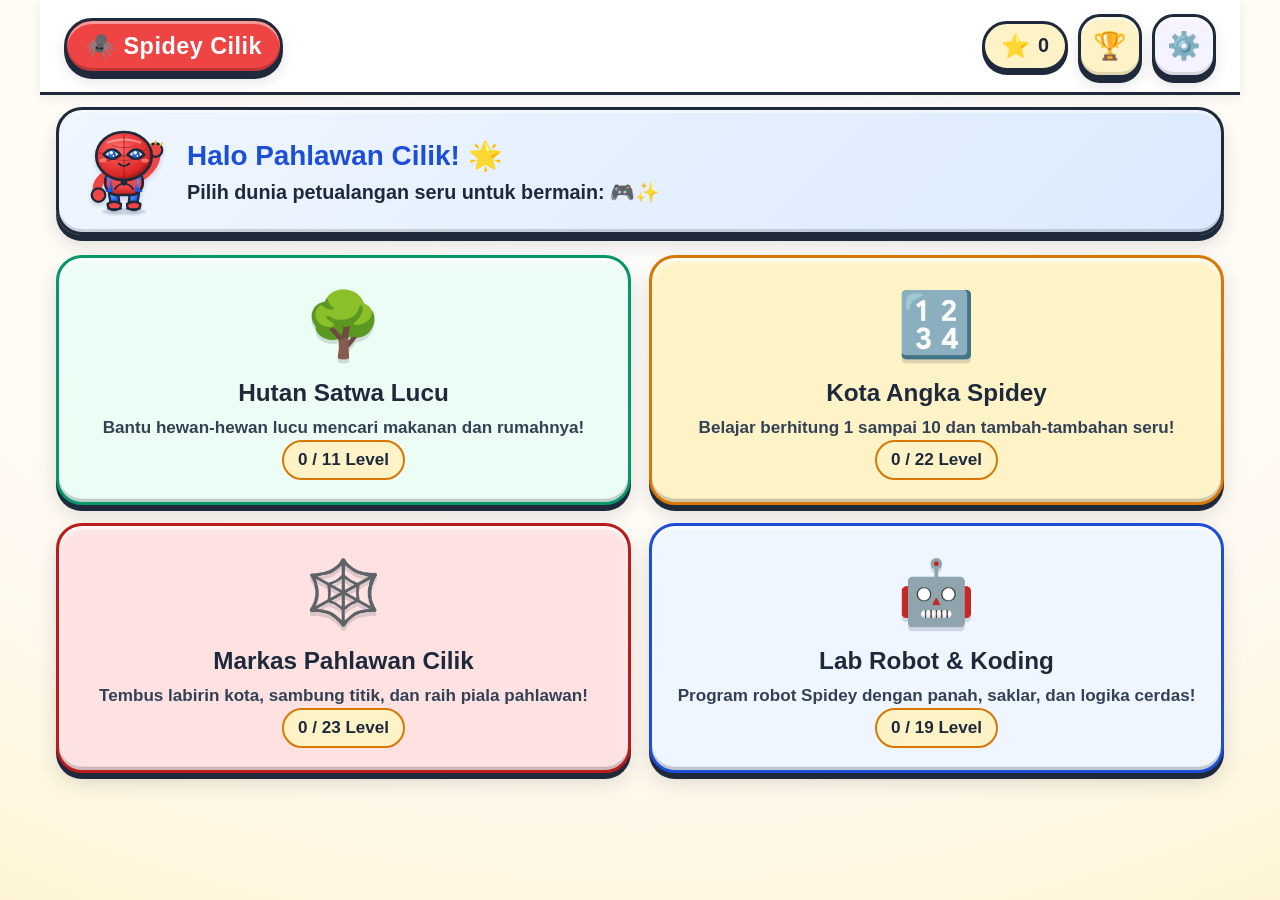
==== portable-windows/PetualanganSpideyCilik-Windows/www/index.html @ f9b8f3f7 "feat: Add portable packaging for Windows (.exe), Android (APK/PWA), and iOS" ====
<!DOCTYPE html>
<html lang="id">
<head>
  <meta charset="UTF-8">
  <meta name="viewport" content="width=device-width, initial-scale=1.0, maximum-scale=1.0, user-scalable=no, viewport-fit=cover">
  <title>Petualangan Spidey Cilik - Game Edukasi Balita</title>
  <meta name="description" content="Web Game Edukasi Balita 3-4 Tahun Offline Ramah Anak">
  <meta name="theme-color" content="#EF4444">
  <link rel="manifest" href="manifest.webmanifest">
  <link rel="icon" type="image/svg+xml" href="icons/favicon.svg">
  <link rel="apple-touch-icon" href="icons/icon-192.svg">
  <meta name="apple-mobile-web-app-capable" content="yes">
  <meta name="apple-mobile-web-app-status-bar-style" content="black-translucent">
  <link rel="stylesheet" href="style.css">
  <link rel="modulepreload" href="audio.js">
  <link rel="modulepreload" href="mascot.js">
  <link rel="modulepreload" href="levels.js">
  <link rel="modulepreload" href="engines.js">
</head>
<body>
  <div id="app" class="app-root">
    
    <!-- 1. HEADER UTAMA -->
    <header class="app-header">
      <div class="header-left">
        <button id="btnHeaderBack" class="header-btn back-btn" aria-label="Kembali" style="display:none;">
          <span class="btn-icon">⬅️</span>
        </button>
        <div id="headerTitle" class="header-badge">
          <span class="badge-icon">🕷️</span>
          <span class="badge-text">Spidey Cilik</span>
        </div>
      </div>
      
      <div class="header-right">
        <!-- Indikator Total Bintang -->
        <div id="starCounter" class="star-pill" title="Total Bintang Kamu">
          <span class="star-icon">⭐</span>
          <span id="totalStarsCount" class="star-count">0</span>
        </div>
        <!-- Tombol Buka Sertifikat -->
        <button id="btnOpenCert" class="header-btn cert-btn" aria-label="Sertifikat Juara" title="Lihat Sertifikat Juara">
          <span class="btn-icon">🏆</span>
        </button>
        <!-- Tombol Mode Orang Tua (Tahan 2 Detik) -->
        <button id="btnOpenParent" class="header-btn parent-btn" aria-label="Mode Orang Tua" title="Tahan 2 Detik untuk Mode Orang Tua">
          <span class="btn-icon">⚙️</span>
          <span class="hold-progress" id="parentHoldProgress"></span>
        </button>
      </div>
    </header>

    <!-- 2. BAR INSTRUKSI & MASKOT REAKTIF (Selalu Muncul saat Bermain) -->
    <section id="instructionBar" class="instruction-bar" style="display:none;">
      <button id="btnSpeakPrompt" class="jumbo-speaker-btn" aria-label="Dengarkan Suara Instruksi">
        <span class="speaker-icon">🔊</span>
        <span class="speaker-wave"></span>
      </button>
      <div id="promptText" class="prompt-text">
        Sentuh layar untuk mulai bermain bersama Spidey!
      </div>
      <div id="mascotBubble" class="mascot-avatar">
        <!-- SVG Mascot Hero / Robot di-inject secara dinamis -->
      </div>
    </section>

    <!-- 3. CONTAINER UTAMA (3 TAMPILAN: WORLDS, LEVELS, GAME) -->
    <main id="mainContainer" class="main-content">
      
      <!-- Tampilan 1: Pemilihan 4 Dunia -->
      <section id="viewWorlds" class="view-panel active">
        <div class="welcome-banner">
          <div class="banner-mascot" id="welcomeMascot"></div>
          <div class="banner-text">
            <h2>Halo Pahlawan Cilik! 🌟</h2>
            <p>Pilih dunia petualangan seru untuk bermain: 🎮✨</p>
          </div>
        </div>
        <div class="worlds-grid" id="worldsGrid">
          <!-- 4 Kartu Dunia Sticker: Hutan Satwa, Kota Angka, Markas Pahlawan, Lab Robot -->
        </div>
      </section>

      <!-- Tampilan 2: Pemilihan Level dalam Dunia Aktif -->
      <section id="viewLevels" class="view-panel" style="display:none;">
        <div class="levels-header">
          <h2 id="currentWorldTitle">Dunia</h2>
          <div class="levels-progress-pill" id="currentWorldProgress">0 / 0 Level</div>
        </div>
        <div class="levels-grid" id="levelsGrid">
          <!-- Grid sticker level 1..N dinamis -->
        </div>
      </section>

      <!-- Tampilan 3: Area Permainan Aktif (Engine Mount) -->
      <section id="viewGame" class="view-panel" style="display:none;">
        <div class="game-topbar">
          <span id="gameLevelBadge" class="level-badge">Level 1</span>
          <span id="gameLevelTitle" class="level-title">Judul Permainan</span>
        </div>
        <!-- Di sinilah Engines[renderMethod](gameMount, level, onComplete) dipasang -->
        <div id="gameMount" class="game-mount"></div>
      </section>

    </main>

    <!-- 4. MODAL PERAYAAN KEMENANGAN (VICTORY MODAL DENGAN KONFETI) -->
    <div id="modalVictory" class="modal-overlay" style="display:none;">
      <canvas id="confettiCanvas" class="confetti-canvas"></canvas>
      <div class="modal-card victory-card">
        <div class="victory-mascot" id="victoryMascot"></div>
        <div class="victory-stars" id="victoryStarsAnim">
          <span class="big-star">⭐</span>
        </div>
        <h2 class="victory-title">Hore! Hebat Sekali! ✨</h2>
        <p class="victory-subtitle">Kamu berhasil menyelesaikan misi ini!</p>
        <div class="victory-actions">
          <button id="btnNextLevel" class="jumbo-action-btn primary-action">
            <span>Lanjut Main! ➡️</span>
          </button>
          <div class="secondary-actions">
            <button id="btnReplayLevel" class="sub-action-btn">🔄 Main Lagi</button>
            <button id="btnVictoryLevelSelect" class="sub-action-btn">🗺️ Pilih Level</button>
          </div>
        </div>
      </div>
    </div>

    <!-- 5. MODAL SERTIFIKAT JUARA ("MASTER KODER CILIK SPIDEY") -->
    <div id="modalCertificate" class="modal-overlay" style="display:none;">
      <div class="modal-card cert-card-wrapper">
        <div class="cert-card-actions no-print">
          <button id="btnPrintCert" class="primary-btn">🖨️ Cetak / Simpan PDF</button>
          <button id="btnCloseCert" class="small-btn">✖️ Tutup</button>
        </div>
        <!-- Sertifikat Resmi Siap Cetak -->
        <div id="printableCertificate" class="certificate-sheet">
          <div class="cert-border">
            <div class="cert-corner tl">🕸️</div>
            <div class="cert-corner tr">🕸️</div>
            <div class="cert-corner bl">🤖</div>
            <div class="cert-corner br">🕷️</div>
            
            <div class="cert-header">
              <div class="cert-logo-box" id="certMascotLeft"></div>
              <div class="cert-title-group">
                <span class="cert-badge-tag">PIAGAM PENGHARGAAN RESMI</span>
                <h1 class="cert-main-title">MASTER KODER CILIK SPIDEY</h1>
                <p class="cert-lead">Diberikan kepada pahlawan cilik hebat:</p>
              </div>
              <div class="cert-logo-box" id="certMascotRight"></div>
            </div>

            <div class="cert-recipient-box">
              <div id="certChildName" class="recipient-name">Pahlawan Cilik</div>
              <div class="recipient-underline"></div>
            </div>

            <div class="cert-body-text">
              Telah berhasil menyelesaikan rangkaian latihan pemecahan masalah,
              berhitung cerdas, labirin logika, dan algoritma koding robot balita!
            </div>

            <div class="cert-stats-row">
              <div class="cert-stat-badge">
                <span class="stat-emoji">⭐</span>
                <span id="certTotalStars">0</span> Bintang Emas
              </div>
              <div class="cert-stat-badge">
                <span class="stat-emoji">🏅</span>
                <span id="certCompletedLevels">0</span> Misi Selesai
              </div>
            </div>

            <div class="cert-footer">
              <div class="cert-sign-col">
                <div class="sign-date" id="certIssueDate">Tanggal: 30 Oktober 2026</div>
                <div class="sign-line">Markas Pahlawan Cilik</div>
              </div>
              <div class="cert-seal-col">
                <div class="gold-seal">
                  <span>CAP RESMI<br>JUARA</span>
                </div>
              </div>
              <div class="cert-sign-col">
                <div class="sign-name">Spidey Cilik & Spideybot</div>
                <div class="sign-title">Pelatih Koding Ramah Balita</div>
              </div>
            </div>
          </div>
        </div>
      </div>
    </div>

    <!-- 6. MODAL MODE ORANG TUA (PROTECTED PARENTAL GATE) -->
    <div id="modalParent" class="modal-overlay" style="display:none;">
      <div class="modal-card parent-modal-card">
        
        <!-- Sub-Panel 1: Parental Gate Challenge (Mencegah Akses Balita) -->
        <div id="parentGateSection" class="parent-gate-box">
          <div class="gate-icon">🛡️</div>
          <h3>Area Khusus Orang Tua / Pendidik</h3>
          <p class="gate-instruction">Untuk membuka, silakan jawab soal penjumlahan berikut:</p>
          <div class="math-question" id="parentMathQuestion">Berapa 4 + 3?</div>
          <div class="math-choices" id="parentMathChoices">
            <!-- Pilihan angka 1..10 -->
          </div>
          <button id="btnCancelParentGate" class="text-btn">Batal / Kembali ke Game</button>
        </div>

        <!-- Sub-Panel 2: Dashboard Pengaturan Orang Tua (Setelah Lolos Gate) -->
        <div id="parentDashboardSection" class="parent-dashboard-box" style="display:none;">
          <div class="dashboard-header">
            <h3>⚙️ Pengaturan & Laporan Belajar</h3>
            <button id="btnCloseParentDash" class="close-icon-btn">✖️</button>
          </div>

          <div class="settings-group">
            <label for="inputChildName">Nama Panggilan Anak (untuk Sertifikat):</label>
            <div class="input-with-save">
              <input type="text" id="inputChildName" maxlength="30" placeholder="Contoh: Arka / Salsabila">
              <button id="btnSaveChildName" class="small-btn primary">Simpan 💾</button>
            </div>
          </div>

          <div class="progress-summary-box">
            <h4>📊 Rekap Kemajuan 4 Dunia</h4>
            <div class="world-recap-list" id="worldRecapList">
              <!-- Baris per dunia: Nama, progres level, bintang -->
            </div>
          </div>

          <div class="audio-test-box">
            <h4>🔊 Uji Fitur Audio & Suara Narator</h4>
            <div class="test-btn-row">
              <button id="btnTestSfx" class="test-btn">Uji Efek SFX 🎵</button>
              <button id="btnTestTts" class="test-btn">Uji Suara Indonesia 🗣️</button>
            </div>
          </div>

          <div class="danger-zone-box">
            <h4>⚠️ Reset Kemajuan Permainan</h4>
            <p>Hapus seluruh bintang dan riwayat level untuk mengulang dari awal.</p>
            <button id="btnResetProgress" class="danger-btn">Reset Seluruh Progres 🔄</button>
          </div>
        </div>

      </div>
    </div>

  </div>

  <!-- SCRIPT UTAMA SPA MODULE -->
  <script type="module" src="app.js"></script>

  <!-- REGISTRASI SERVICE WORKER PWA -->
  <script>
    if ('serviceWorker' in navigator) {
      window.addEventListener('load', () => {
        navigator.serviceWorker.register('./sw.js').catch((err) => {
          console.warn('SW registration failed:', err);
        });
      });
    }
  </script>
</body>
</html>
---- portable-windows/PetualanganSpideyCilik-Windows/www/style.css ----
/* style.css - Tactile 3D "Jelly" Preschool Design System for Petualangan Spidey Cilik */
/* Designed specifically for toddlers (3-4 years old) on Tablets & Mobile */

:root {
  /* Warm Eye-Friendly Palette */
  --bg-warm: #FFF9F0;
  --bg-gradient: radial-gradient(120% 120% at 50% 10%, #FFFFFF 0%, #FFF9F0 60%, #FEF3C7 100%);

  /* Primary Brand Candy Colors & WCAG AA Tokens */
  --spidey-red: #EF4444;
  --spidey-red-dark: #B91C1C;
  --spidey-red-crimson: #DC2626; /* WCAG AA 4.83:1 with white */
  --spidey-red-light: #FEE2E2;

  --web-blue: #2563EB; /* WCAG AA 5.17:1 with white */
  --web-blue-dark: #1D4ED8;
  --web-blue-light: #EFF6FF;

  --sun-yellow: #FBBF24; /* WCAG AAA 8.76:1 with Deep Slate #1E293B */
  --sun-yellow-dark: #D97706;
  --sun-yellow-light: #FEF3C7;

  --leaf-green: #10B981; /* WCAG AA 5.77:1 with Deep Slate #1E293B */
  --leaf-green-dark: #059669;
  --leaf-green-forest: #047857; /* WCAG AA 5.48:1 with white */
  --leaf-green-light: #ECFDF5;

  --purple-accent: #8B5CF6;
  --purple-accent-candy: #7C3AED; /* WCAG AA 5.70:1 with white */
  --purple-accent-dark: #6D28D9;
  --purple-accent-light: #F5F3FF;

  --coral-pink: #F43F5E;
  --coral-pink-dark: #BE123C;

  --slate-dark: #1E293B; /* WCAG AAA 13.97:1 on #FFF9F0 */
  --slate-muted: #64748B;
  --slate-border: #CBD5E1;

  /* Tactile 3D Jelly Geometry */
  --border-thick: 3.5px solid #1E293B;
  --border-radius-card: 26px;
  --border-radius-btn: 22px;
  --border-radius-pill: 9999px;

  /* 4-Layer 3D Tactile Jelly Layered Shadows */
  /* Stack: 1. Inset Specular Shine, 2. Inset Bottom Rim Shadow, 3. Solid 3D Extrusion Slab, 4. Soft Contact Shadow */
  --jelly-shine: inset 0 3px 0 rgba(255, 255, 255, 0.5), inset 0 -3px 0 rgba(0, 0, 0, 0.15);
  --jelly-shadow: inset 0 3px 0 rgba(255, 255, 255, 0.45), inset 0 -3px 0 rgba(0, 0, 0, 0.15), 0 6px 0 #1E293B, 0 10px 20px rgba(30, 41, 59, 0.14);
  --jelly-shadow-hover: inset 0 4px 0 rgba(255, 255, 255, 0.55), inset 0 -4px 0 rgba(0, 0, 0, 0.18), 0 8px 0 #1E293B, 0 16px 24px rgba(30, 41, 59, 0.18);
  --jelly-shadow-active: inset 0 2px 0 rgba(255, 255, 255, 0.4), inset 0 -2px 0 rgba(0, 0, 0, 0.15), 0 2px 0 #1E293B, 0 4px 8px rgba(30, 41, 59, 0.12);

  /* Backward Compatibility Aliases */
  --sticker-shadow: inset 0 3px 0 rgba(255, 255, 255, 0.45), inset 0 -3px 0 rgba(0, 0, 0, 0.15), 0 6px 0 #1E293B, 0 10px 18px rgba(30, 41, 59, 0.14);
  --sticker-shadow-hover: inset 0 4px 0 rgba(255, 255, 255, 0.55), inset 0 -4px 0 rgba(0, 0, 0, 0.18), 0 8px 0 #1E293B, 0 14px 22px rgba(30, 41, 59, 0.18);
  --sticker-shadow-active: inset 0 2px 0 rgba(255, 255, 255, 0.4), inset 0 -2px 0 rgba(0, 0, 0, 0.15), 0 2px 0 #1E293B, 0 4px 8px rgba(30, 41, 59, 0.12);

  /* Touch Ergonomics for Toddler Fingers (>=64px touch target) */
  --touch-min: 64px;
  --touch-jumbo: 80px;

  /* Spring Physics Timing */
  --spring-bounce: cubic-bezier(0.34, 1.56, 0.64, 1);
  --squish-timing: 0.12s var(--spring-bounce);

  /* Typography */
  --font-family-kids: 'Fredoka', 'Quicksand', 'Nunito', -apple-system, BlinkMacSystemFont, "Segoe UI", Roboto, sans-serif;
}

/* ==========================================================================
   Base & Global Resets
   ========================================================================== */
*, *::before, *::after {
  box-sizing: border-box;
  margin: 0;
  padding: 0;
  -webkit-tap-highlight-color: transparent;
}

html, body {
  width: 100%;
  height: 100%;
  overflow-x: hidden;
  background: var(--bg-warm);
  background-image: var(--bg-gradient);
  font-family: var(--font-family-kids);
  color: var(--slate-dark);
  font-size: 18px;
  line-height: 1.4;
  user-select: none;
  -webkit-user-select: none;
  touch-action: manipulation;
  overscroll-behavior: none;
}

/* Ponytail toddler layout anchor */
.app-root {
  display: flex;
  flex-direction: column;
  min-height: 100vh;
  min-height: 100dvh;
  max-width: 1200px;
  margin: 0 auto;
  position: relative;
  padding-bottom: max(16px, env(safe-area-inset-bottom));
}

/* ==========================================================================
   Header Section
   ========================================================================== */
.app-header {
  display: flex;
  align-items: center;
  justify-content: space-between;
  padding: 12px 16px;
  padding-top: max(12px, env(safe-area-inset-top));
  background: rgba(255, 255, 255, 0.92);
  backdrop-filter: blur(10px);
  -webkit-backdrop-filter: blur(10px);
  border-bottom: var(--border-thick);
  position: sticky;
  top: 0;
  z-index: 100;
  box-shadow: 0 4px 12px rgba(30, 41, 59, 0.06);
}

.header-left, .header-right {
  display: flex;
  align-items: center;
  gap: 10px;
}

/* Base Jelly Button Utility (Tactile 3D Preschool UI) */
.jelly-btn {
  position: relative;
  border: var(--border-thick);
  border-radius: var(--border-radius-btn);
  box-shadow: var(--jelly-shadow);
  transition: transform 0.18s var(--spring-bounce), box-shadow 0.18s ease;
  user-select: none;
  -webkit-user-select: none;
  touch-action: manipulation;
  cursor: pointer;
}

.jelly-btn:hover {
  transform: translateY(-3px);
  box-shadow: var(--jelly-shadow-hover);
}

.jelly-btn:active {
  transform: translateY(5px) scale(1.02, 0.95);
  box-shadow: var(--jelly-shadow-active);
  transition: transform 0.12s var(--spring-bounce), box-shadow 0.12s ease;
}

.header-badge {
  display: flex;
  align-items: center;
  gap: 8px;
  background: var(--spidey-red);
  color: #FFFFFF;
  padding: 8px 18px;
  border-radius: var(--border-radius-pill);
  border: var(--border-thick);
  box-shadow: inset 0 3px 0 rgba(255, 255, 255, 0.45), inset 0 -3px 0 rgba(0, 0, 0, 0.2), 0 5px 0 #1E293B, 0 8px 14px rgba(30, 41, 59, 0.12);
  font-weight: 800;
  font-size: 1.15rem;
  letter-spacing: 0.5px;
}

.badge-icon {
  font-size: 1.35rem;
  animation: mascotFloat 3s ease-in-out infinite;
}

.header-btn {
  min-width: 64px;
  min-height: 64px;
  border-radius: var(--border-radius-btn);
  border: var(--border-thick);
  background: #FFFFFF;
  color: var(--slate-dark);
  font-size: 1.5rem;
  display: flex;
  align-items: center;
  justify-content: center;
  cursor: pointer;
  position: relative;
  box-shadow: inset 0 3px 0 rgba(255, 255, 255, 0.6), inset 0 -3px 0 rgba(0, 0, 0, 0.12), 0 5px 0 #1E293B, 0 8px 14px rgba(30, 41, 59, 0.12);
  transition: transform 0.18s var(--spring-bounce), box-shadow 0.18s ease;
}

.header-btn:hover {
  transform: translateY(-2px);
  box-shadow: inset 0 3px 0 rgba(255, 255, 255, 0.6), inset 0 -3px 0 rgba(0, 0, 0, 0.12), 0 7px 0 #1E293B, 0 12px 18px rgba(30, 41, 59, 0.15);
}

.header-btn:active {
  transform: translateY(4px) scale(1.02, 0.95);
  box-shadow: inset 0 2px 0 rgba(255, 255, 255, 0.4), inset 0 -1px 0 rgba(0, 0, 0, 0.1), 0 1px 0 #1E293B, 0 3px 6px rgba(30, 41, 59, 0.1);
  transition: transform 0.12s var(--spring-bounce), box-shadow 0.12s ease;
}

.back-btn {
  background: var(--web-blue-light);
  border-color: var(--slate-dark);
}

.cert-btn {
  background: var(--sun-yellow-light);
}

.parent-btn {
  background: var(--purple-accent-light);
  overflow: hidden;
}

.hold-progress {
  position: absolute;
  bottom: 0;
  left: 0;
  height: 6px;
  width: 0%;
  background: var(--purple-accent);
  transition: width 0.05s linear;
}

.star-pill {
  display: flex;
  align-items: center;
  gap: 8px;
  background: var(--sun-yellow-light);
  border: var(--border-thick);
  padding: 6px 16px;
  border-radius: var(--border-radius-pill);
  box-shadow: 0 4px 0 #1E293B;
  font-weight: 800;
  font-size: 1.1rem;
}

.star-icon {
  font-size: 1.3rem;
  animation: starPulse 2.5s ease-in-out infinite;
}

/* ==========================================================================
   Instruction & Mascot Bar (Reactive Toddler Guidance)
   ========================================================================== */
.instruction-bar {
  display: flex;
  align-items: center;
  gap: 14px;
  padding: 12px 18px;
  margin: 12px 16px 6px;
  background: #FFFFFF;
  border: var(--border-thick);
  border-radius: var(--border-radius-card);
  box-shadow: var(--sticker-shadow);
  position: relative;
  overflow: visible;
  animation: slideDown 0.3s ease-out;
}

.jumbo-speaker-btn {
  flex-shrink: 0;
  width: 76px;
  height: 76px;
  min-width: 64px;
  min-height: 64px;
  border-radius: 50%;
  border: var(--border-thick);
  background: radial-gradient(circle at 35% 30%, #FEF08A 0%, #FBBF24 60%, #F59E0B 100%);
  color: var(--slate-dark);
  font-size: 2.1rem;
  display: flex;
  align-items: center;
  justify-content: center;
  cursor: pointer;
  box-shadow: inset 0 4px 6px rgba(255, 255, 255, 0.8),
              inset 0 -5px 0 rgba(180, 83, 9, 0.35),
              0 7px 0 #1E293B,
              0 12px 20px rgba(30, 41, 59, 0.18);
  position: relative;
  transition: transform 0.18s var(--spring-bounce), box-shadow 0.18s ease;
  animation: jellyBreathe 3.2s ease-in-out infinite;
}

.jumbo-speaker-btn:hover {
  transform: translateY(-3px) scale(1.04);
  box-shadow: inset 0 4px 6px rgba(255, 255, 255, 0.8),
              inset 0 -5px 0 rgba(180, 83, 9, 0.35),
              0 9px 0 #1E293B,
              0 16px 24px rgba(30, 41, 59, 0.22);
}

.jumbo-speaker-btn:active {
  transform: translateY(5px) scale(1.02, 0.95);
  box-shadow: inset 0 2px 3px rgba(255, 255, 255, 0.6),
              inset 0 -2px 0 rgba(180, 83, 9, 0.25),
              0 2px 0 #1E293B,
              0 4px 8px rgba(30, 41, 59, 0.12);
  transition: transform 0.12s var(--spring-bounce), box-shadow 0.12s ease;
}

.speaker-wave {
  position: absolute;
  inset: -6px;
  border: 3px solid var(--sun-yellow-dark);
  border-radius: 50%;
  opacity: 0;
  pointer-events: none;
}

.jumbo-speaker-btn.speaking .speaker-wave {
  animation: ripple 1.2s infinite;
}

.prompt-text {
  flex: 1;
  font-size: 1.2rem;
  font-weight: 700;
  color: var(--slate-dark);
  line-height: 1.35;
}

.mascot-avatar {
  flex-shrink: 0;
  width: 72px;
  height: 72px;
  display: flex;
  align-items: center;
  justify-content: center;
  animation: mascotFloat 3s ease-in-out infinite;
}

.mascot-avatar svg {
  width: 100%;
  height: 100%;
  filter: drop-shadow(0 4px 0 rgba(30, 41, 59, 0.15));
}

/* ==========================================================================
   Main Content & 3 Views (Worlds, Levels, Game)
   ========================================================================== */
.main-content {
  flex: 1;
  padding: 12px 16px;
  display: flex;
  flex-direction: column;
}

.view-panel {
  display: flex;
  flex-direction: column;
  flex: 1;
  width: 100%;
}

/* View 1: Worlds Selection */
.welcome-banner {
  display: flex;
  align-items: center;
  gap: 18px;
  background: linear-gradient(135deg, #EFF6FF 0%, #DBEAFE 100%);
  border: var(--border-thick);
  border-radius: var(--border-radius-card);
  padding: 16px 20px;
  margin-bottom: 20px;
  box-shadow: var(--sticker-shadow);
}

.banner-mascot {
  width: 90px;
  height: 90px;
  flex-shrink: 0;
  animation: mascotFloat 3s ease-in-out infinite;
}

.banner-text h2 {
  font-size: 1.55rem;
  font-weight: 800;
  color: var(--web-blue-dark);
  margin-bottom: 4px;
}

.banner-text p {
  font-size: 1.1rem;
  font-weight: 600;
  color: var(--slate-dark);
}

.worlds-grid {
  display: grid;
  grid-template-columns: repeat(auto-fit, minmax(240px, 1fr));
  gap: 18px;
  margin-bottom: 20px;
}

.world-card {
  min-height: 180px;
  background: #FFFFFF;
  border: var(--border-thick);
  border-radius: var(--border-radius-card);
  padding: 22px;
  display: flex;
  flex-direction: column;
  align-items: center;
  text-align: center;
  justify-content: center;
  cursor: pointer;
  box-shadow: inset 0 3px 6px rgba(255, 255, 255, 0.7),
              inset 0 -4px 0 rgba(0, 0, 0, 0.06),
              var(--jelly-shadow);
  transition: transform 0.18s var(--spring-bounce), box-shadow 0.18s ease;
  position: relative;
  overflow: hidden;
}

.world-card:hover {
  transform: translateY(-4px) scale(1.02);
  box-shadow: inset 0 3px 6px rgba(255, 255, 255, 0.7),
              var(--jelly-shadow-hover);
}

.world-card:active {
  transform: translateY(5px) scale(1.02, 0.95);
  box-shadow: var(--jelly-shadow-active);
  transition: transform 0.12s var(--spring-bounce), box-shadow 0.12s ease;
}

.world-icon {
  font-size: 3.5rem;
  margin-bottom: 8px;
  filter: drop-shadow(0 4px 0 rgba(30, 41, 59, 0.15));
}

.world-title {
  font-size: 1.35rem;
  font-weight: 800;
  color: var(--slate-dark);
  margin-bottom: 6px;
}

.world-desc {
  font-size: 0.95rem;
  font-weight: 600;
  color: #334155;
}

.world-card-hewan { background: #ECFDF5; border-color: #059669; }
.world-card-angka { background: #FEF3C7; border-color: #D97706; }
.world-card-spidey { background: #FEE2E2; border-color: #B91C1C; }
.world-card-koding { background: #EFF6FF; border-color: #1D4ED8; }

/* View 2: Levels Selection */
.levels-header {
  display: flex;
  align-items: center;
  justify-content: space-between;
  margin-bottom: 18px;
  background: #FFFFFF;
  border: var(--border-thick);
  border-radius: var(--border-radius-card);
  padding: 12px 20px;
  box-shadow: var(--sticker-shadow);
}

.levels-header h2 {
  font-size: 1.4rem;
  font-weight: 800;
}

.levels-progress-pill {
  background: var(--sun-yellow-light);
  border: 2.5px solid var(--sun-yellow-dark);
  padding: 6px 14px;
  border-radius: var(--border-radius-pill);
  font-weight: 800;
  font-size: 0.95rem;
}

.levels-grid {
  display: grid;
  grid-template-columns: repeat(auto-fill, minmax(130px, 1fr));
  gap: 16px;
  margin-bottom: 24px;
}

.level-card {
  min-height: 120px;
  min-width: var(--touch-min);
  background: #FFFFFF;
  border: var(--border-thick);
  border-radius: var(--border-radius-card);
  padding: 12px 8px;
  display: flex;
  flex-direction: column;
  align-items: center;
  justify-content: center;
  cursor: pointer;
  box-shadow: inset 0 3px 0 rgba(255, 255, 255, 0.6),
              inset 0 -3px 0 rgba(0, 0, 0, 0.08),
              var(--jelly-shadow);
  transition: transform 0.18s var(--spring-bounce), box-shadow 0.18s ease;
  position: relative;
}

.level-card:hover {
  transform: translateY(-3px) scale(1.02);
  box-shadow: inset 0 3px 0 rgba(255, 255, 255, 0.6),
              var(--jelly-shadow-hover);
}

.level-card:active {
  transform: translateY(5px) scale(1.02, 0.95);
  box-shadow: var(--jelly-shadow-active);
  transition: transform 0.12s var(--spring-bounce), box-shadow 0.12s ease;
}

.level-card.completed {
  background: #ECFDF5;
  border-color: var(--leaf-green-dark);
}

.level-card .lvl-num {
  font-size: 1.4rem;
  font-weight: 800;
  color: var(--slate-dark);
  margin-bottom: 4px;
}

.level-card .lvl-icon {
  font-size: 1.8rem;
  margin-bottom: 6px;
}

.level-card .lvl-stars {
  display: flex;
  gap: 3px;
  font-size: 1rem;
}

/* View 3: Active Game & Mount */
.game-topbar {
  display: flex;
  align-items: center;
  gap: 12px;
  margin-bottom: 12px;
}

.level-badge {
  background: #B91C1C;
  color: #FFFFFF;
  font-weight: 800;
  font-size: 0.95rem;
  padding: 4px 12px;
  border-radius: var(--border-radius-pill);
  border: 2.5px solid #1E293B;
  box-shadow: 0 3px 0 #1E293B;
}

.level-title {
  font-size: 1.25rem;
  font-weight: 800;
  color: var(--slate-dark);
}

.game-mount {
  flex: 1;
  width: 100%;
  display: flex;
  flex-direction: column;
  align-items: center;
  justify-content: center;
  min-height: 440px;
  padding: 24px 32px;
  background: #FFFFFF;
  border: var(--border-thick);
  border-radius: var(--border-radius-card);
  padding: 20px;
  box-shadow: var(--sticker-shadow);
  position: relative;
  overflow: hidden;
}

/* ==========================================================================
   Complete Styling for 9 Game Engines (engines.js)
   ========================================================================== */

/* 1. Engine Hubungkan / Tarik Garis */
.engine-hubungkan {
  width: 100%;
  max-width: 980px;
  margin: 0 auto;
  position: relative;
  display: flex;
  flex-direction: column;
  justify-content: space-between;
  min-height: 520px;
}

.engine-tip {
  text-align: center;
  font-size: 1.15rem;
  font-weight: 800;
  color: #334155;
  margin-top: 20px;
  margin-bottom: 8px;
  background: #FEF3C7;
  border: 3px solid #F59E0B;
  border-radius: 16px;
  padding: 10px 18px;
  display: inline-block;
  align-self: center;
  box-shadow: 0 4px 0 #D97706;
}

.tip-hand {
  font-size: 1.3rem;
  display: inline-block;
  animation: bounceTip 1.5s infinite;
}

@keyframes bounceTip {
  0%, 100% { transform: translateY(0); }
  50% { transform: translateY(-4px); }
}

.pairs-grid {
  display: grid;
  grid-template-columns: 1fr 1fr;
  gap: 50px;
  position: relative;
  padding: 16px 0;
  flex: 1;
  align-items: stretch;
  touch-action: none;
}

.line-canvas {
  position: absolute;
  inset: 0;
  width: 100%;
  height: 100%;
  pointer-events: none;
  z-index: 5;
}

.dragging-line {
  filter: drop-shadow(0 2px 5px rgba(239, 68, 68, 0.4));
  animation: dashPulse 1s linear infinite;
}

@keyframes dashPulse {
  to { stroke-dashoffset: -18; }
}

.connected-line {
  filter: drop-shadow(0 2px 6px rgba(16, 185, 129, 0.45));
}

.col-left, .col-right {
  display: flex;
  flex-direction: column;
  justify-content: space-around;
  gap: 20px;
  z-index: 10;
  flex: 1;
}

.pair-item {
  min-height: 120px;
  min-width: var(--touch-min);
  padding: 14px 20px;
  background: #FFFFFF;
  border: 4px solid var(--slate-dark);
  border-radius: 24px;
  display: flex;
  align-items: center;
  justify-content: space-between;
  cursor: pointer;
  box-shadow: inset 0 3px 0 rgba(255, 255, 255, 0.65),
              inset 0 -3px 0 rgba(0, 0, 0, 0.12),
              0 8px 0 rgba(30, 41, 59, 0.9),
              0 14px 24px rgba(0, 0, 0, 0.08);
  transition: transform 0.18s var(--spring-bounce), box-shadow 0.18s ease, background 0.15s ease, border-color 0.15s ease;
  position: relative;
  touch-action: none;
  user-select: none;
  -webkit-user-select: none;
}

.pair-item:active {
  transform: translateY(5px) scale(1.02, 0.95);
  box-shadow: inset 0 2px 0 rgba(255, 255, 255, 0.5),
              0 3px 0 rgba(30, 41, 59, 0.9),
              0 5px 10px rgba(0, 0, 0, 0.08);
  transition: transform 0.12s var(--spring-bounce), box-shadow 0.12s ease;
}

.pair-item.selected {
  background: #FFFBEB;
  border-color: #F59E0B;
  box-shadow: 0 0 0 4px #FBBF24, 0 8px 0 rgba(30, 41, 59, 0.9);
  transform: scale(1.02);
}

.pair-item.drag-hover {
  background: #EFF6FF;
  border-color: #3B82F6;
  box-shadow: 0 0 0 5px #93C5FD, 0 8px 0 rgba(30, 41, 59, 0.9);
  transform: scale(1.04);
}

.pair-item.matched {
  background: #ECFDF5;
  border-color: #10B981;
  cursor: default;
  opacity: 0.95;
  box-shadow: 0 4px 0 #059669;
  transform: none;
}

.pair-card-content {
  display: flex;
  align-items: center;
  gap: 16px;
  flex: 1;
}

.right-item .pair-card-content {
  flex-direction: row-reverse;
  text-align: right;
}

.pair-visual-box {
  width: 90px;
  height: 90px;
  border-radius: 20px;
  background: #F8FAFC;
  border: 3px solid #E2E8F0;
  display: flex;
  align-items: center;
  justify-content: center;
  flex-shrink: 0;
  box-shadow: 0 4px 8px rgba(0, 0, 0, 0.04);
  overflow: hidden;
  transition: transform 0.2s ease;
}

.pair-item:hover .pair-visual-box,
.pair-item.selected .pair-visual-box {
  transform: scale(1.06);
}

.pair-visual-box.is-shadow-visual {
  background: #F1F5F9;
  border-color: #94A3B8;
  box-shadow: inset 0 2px 6px rgba(0, 0, 0, 0.08);
}

.silhouette-emoji {
  filter: brightness(0);
}

.pair-card-text {
  font-family: var(--font-primary, 'Baloo 2', cursive, sans-serif);
  font-size: 1.45rem;
  font-weight: 800;
  color: var(--slate-dark);
  line-height: 1.25;
}

.is-shadow-text {
  color: #334155;
}

.dot-connector {
  width: 32px;
  height: 32px;
  border-radius: 50%;
  background: #FFFFFF;
  border: 4px solid var(--slate-dark);
  display: flex;
  align-items: center;
  justify-content: center;
  flex-shrink: 0;
  box-shadow: 0 3px 6px rgba(0, 0, 0, 0.15);
  position: relative;
  transition: transform 0.2s cubic-bezier(0.34, 1.56, 0.64, 1), background 0.2s ease, border-color 0.2s ease;
}

.dot-core {
  width: 12px;
  height: 12px;
  border-radius: 50%;
  background: #CBD5E1;
  transition: all 0.2s ease;
}

.pair-item.selected .dot-connector {
  background: #FEF08A;
  border-color: #D97706;
  transform: scale(1.25);
}

.pair-item.selected .dot-core {
  background: #EF4444;
  box-shadow: 0 0 8px #EF4444;
}

.pair-item.matched .dot-connector {
  background: #DCFCE7;
  border-color: #15803D;
  transform: scale(1.1);
}

.pair-item.matched .dot-core {
  background: #10B981;
  box-shadow: 0 0 8px #10B981;
}

/* 2. Engine Labirin Navigasi */
.engine-labirin {
  display: flex;
  flex-direction: column;
  align-items: center;
  gap: 20px;
  width: 100%;
  max-width: 600px;
}

.maze-header {
  display: flex;
  justify-content: space-between;
  align-items: center;
  width: 100%;
  max-width: 360px;
  margin-bottom: 12px;
  font-weight: bold;
  font-size: 1.15rem;
  color: var(--slate-dark);
}

.maze-grid {
  display: grid;
  grid-template-columns: repeat(var(--grid-size, 5), 1fr);
  gap: 6px;
  padding: 12px;
  background: #F8FAFC;
  border: var(--border-thick);
  border-radius: var(--border-radius-card);
  box-shadow: var(--sticker-shadow);
}

.maze-cell {
  width: 64px;
  height: 64px;
  min-width: 64px;
  min-height: 64px;
  background: #FFFFFF;
  border: 2.5px solid var(--slate-border);
  border-radius: 14px;
  display: flex;
  align-items: center;
  justify-content: center;
  font-size: 1.9rem;
  cursor: pointer;
  transition: transform 0.12s ease, background 0.15s ease;
}

.maze-cell:active,
.maze-cell:active:not(.wall) {
  transform: scale(0.94);
}

.maze-cell.wall {
  background: #E2E8F0;
  border-color: var(--slate-muted);
  cursor: not-allowed;
}

.maze-cell.player {
  background: var(--spidey-red-light);
  border-color: var(--spidey-red);
  box-shadow: 0 0 0 2px var(--spidey-red);
  animation: mascotFloat 2s ease-in-out infinite;
}

.maze-cell.goal {
  background: var(--sun-yellow-light);
  border-color: var(--sun-yellow-dark);
  animation: starPulse 2s ease-in-out infinite;
}

.maze-controls {
  display: flex;
  flex-direction: column;
  align-items: center;
  gap: 8px;
  margin-top: 6px;
}

.nav-row {
  display: flex;
  gap: 8px;
}

.nav-btn {
  width: 76px;
  height: 76px;
  min-width: var(--touch-min);
  min-height: var(--touch-min);
  border-radius: var(--border-radius-btn);
  border: var(--border-thick);
  background: #FFFFFF;
  color: var(--slate-dark);
  font-size: 1.8rem;
  display: flex;
  align-items: center;
  justify-content: center;
  cursor: pointer;
  box-shadow: inset 0 3px 0 rgba(255, 255, 255, 0.7),
              inset 0 -3px 0 rgba(0, 0, 0, 0.12),
              0 6px 0 #1E293B,
              0 10px 18px rgba(30, 41, 59, 0.14);
  transition: transform 0.18s var(--spring-bounce), box-shadow 0.18s ease;
}

.nav-btn:hover {
  background: var(--web-blue-light);
  transform: translateY(-2px);
}

.nav-btn:active {
  transform: translateY(5px) scale(1.02, 0.95);
  box-shadow: inset 0 2px 0 rgba(255, 255, 255, 0.5),
              0 2px 0 #1E293B,
              0 4px 8px rgba(30, 41, 59, 0.12);
  transition: transform 0.12s var(--spring-bounce), box-shadow 0.12s ease;
}

/* 3. Engine Pilih Jawaban Jumbo */
.engine-pilih {
  width: 100%;
  max-width: 760px;
  display: flex;
  flex-direction: column;
  align-items: center;
  gap: 18px;
  text-align: center;
}

.step-indicator {
  background: var(--sun-yellow-light);
  border: 2.5px solid var(--sun-yellow-dark);
  padding: 6px 16px;
  border-radius: var(--border-radius-pill);
  font-weight: 800;
  font-size: 1rem;
}

.question-title {
  font-size: 1.45rem;
  font-weight: 800;
  color: var(--slate-dark);
}

.question-display {
  margin: 8px 0;
  line-height: 1.2;
  width: 100%;
}

.display-tokens-row {
  display: flex;
  align-items: center;
  justify-content: center;
  gap: 14px;
  flex-wrap: wrap;
}

.display-token {
  background: #FFFFFF;
  border: 3.5px solid #1E293B;
  border-radius: 20px;
  padding: 8px 12px;
  box-shadow: 0 4px 0 #1E293B;
  display: inline-flex;
  align-items: center;
  justify-content: center;
  min-width: 80px;
  min-height: 80px;
}

.display-token.display-mystery {
  font-size: 3rem;
  background: var(--sun-yellow-light);
  border-color: var(--sun-yellow-dark);
  animation: starPulse 1.4s infinite;
}

.display-op {
  font-size: 2.4rem;
  font-weight: 900;
  color: #EF4444;
  margin: 0 6px;
  display: inline-flex;
  align-items: center;
}

.display-single-token {
  display: flex;
  align-items: center;
  justify-content: center;
}

.sequence-display {
  display: flex;
  align-items: center;
  justify-content: center;
  gap: 12px;
  margin: 10px 0;
  flex-wrap: wrap;
}

.seq-item, .seq-box, .seq-badge {
  min-width: 80px;
  min-height: 80px;
  padding: 8px 12px;
  background: #FFFFFF;
  border: 3.5px solid #1E293B;
  border-radius: 20px;
  display: flex;
  align-items: center;
  justify-content: center;
  box-shadow: 0 5px 0 #1E293B;
}

.seq-mystery {
  font-size: 2.8rem;
  animation: starPulse 1.2s infinite;
}

.highlight-box {
  background: var(--sun-yellow-light);
  border-color: var(--sun-yellow-dark);
  animation: starPulse 1.8s infinite;
}

.options-grid {
  display: grid;
  grid-template-columns: repeat(auto-fit, minmax(140px, 1fr));
  gap: 16px;
  width: 100%;
  margin-top: 10px;
}

.options-grid.options-count-1 {
  grid-template-columns: 1fr;
  max-width: 320px;
}

.options-grid.options-count-2 {
  grid-template-columns: repeat(2, 1fr);
  max-width: 580px;
}

.options-grid.options-count-3 {
  grid-template-columns: repeat(3, 1fr);
}

.options-grid.options-count-4 {
  grid-template-columns: repeat(4, 1fr);
}

@media (max-width: 640px) {
  .options-grid.options-count-4 {
    grid-template-columns: repeat(2, 1fr);
  }
}

.choice-btn {
  min-height: 140px;
  min-width: var(--touch-min);
  padding: 14px 10px;
  background: #FFFFFF;
  border: 3.5px solid #1E293B;
  border-radius: 24px;
  font-size: 1.25rem;
  font-weight: 800;
  color: var(--slate-dark);
  display: flex;
  flex-direction: column;
  align-items: center;
  justify-content: center;
  cursor: pointer;
  box-shadow: inset 0 3px 0 rgba(255, 255, 255, 0.7),
              inset 0 -4px 0 rgba(0, 0, 0, 0.08),
              0 8px 0 #1E293B,
              0 12px 20px rgba(30, 41, 59, 0.12);
  transition: transform 0.18s var(--spring-bounce), box-shadow 0.18s ease;
  user-select: none;
}

.choice-card-content {
  display: flex;
  flex-direction: column;
  align-items: center;
  justify-content: center;
  gap: 6px;
  width: 100%;
}

.choice-visual-box {
  display: flex;
  align-items: center;
  justify-content: center;
  width: 104px;
  height: 104px;
}

.choice-visual-box svg {
  width: 100%;
  height: 100%;
  max-width: 104px;
  max-height: 104px;
  filter: drop-shadow(0 4px 6px rgba(0,0,0,0.08));
}

.choice-num-badge {
  font-size: 3.6rem;
  font-weight: 900;
  color: #1E293B;
  background: #FEF08A;
  border: 3.5px solid #EAB308;
  border-radius: 24px;
  width: 90px;
  height: 90px;
  display: flex;
  align-items: center;
  justify-content: center;
  box-shadow: 0 5px 0 #CA8A04;
}

.choice-caption {
  font-size: 1.1rem;
  font-weight: 800;
  color: #1E293B;
  text-align: center;
  line-height: 1.2;
}

.choice-btn:hover {
  transform: translateY(-4px) scale(1.02);
  box-shadow: inset 0 3px 0 rgba(255, 255, 255, 0.7),
              inset 0 -4px 0 rgba(0, 0, 0, 0.08),
              0 11px 0 #1E293B,
              0 16px 24px rgba(30, 41, 59, 0.16);
}

.choice-btn:active {
  transform: translateY(5px) scale(1.02, 0.95);
  box-shadow: inset 0 2px 0 rgba(255, 255, 255, 0.5),
              0 2px 0 #1E293B,
              0 4px 8px rgba(30, 41, 59, 0.12);
  transition: transform 0.12s var(--spring-bounce), box-shadow 0.12s ease;
}

.choice-btn.correct {
  background: var(--leaf-green-light);
  border-color: var(--leaf-green-forest, #047857);
  color: #064E3B; /* WCAG AA high contrast text */
  transform: scale(1.05);
  box-shadow: inset 0 3px 0 rgba(255, 255, 255, 0.7),
              0 8px 0 var(--leaf-green-forest, #047857),
              0 14px 22px rgba(4, 120, 87, 0.25);
}

/* 4. Engine Hubungkan Titik (1-10) */
.engine-titik {
  width: 100%;
  max-width: 480px;
  display: flex;
  flex-direction: column;
  align-items: center;
  gap: 16px;
  position: relative;
}

.titik-canvas-wrapper {
  position: relative;
  width: 340px;
  height: 340px;
  max-width: 100%;
  aspect-ratio: 1 / 1;
  background: #FFFFFF;
  border: var(--border-thick);
  border-radius: var(--border-radius-card);
  box-shadow: var(--sticker-shadow);
  overflow: hidden;
  touch-action: none;
  user-select: none;
}

.titik-svg {
  position: absolute;
  inset: 0;
  width: 100%;
  height: 100%;
  pointer-events: none;
}

.dot-node {
  position: absolute;
  width: 64px;
  height: 64px;
  min-width: 64px;
  min-height: 64px;
  border-radius: 50%;
  background: #FFFFFF;
  border: var(--border-thick);
  color: var(--slate-dark);
  font-size: 1.45rem;
  font-weight: 800;
  display: flex;
  align-items: center;
  justify-content: center;
  cursor: pointer;
  box-shadow: inset 0 2px 0 rgba(255, 255, 255, 0.7), inset 0 -2px 0 rgba(0, 0, 0, 0.1), 0 4px 0 #1E293B, 0 6px 12px rgba(30, 41, 59, 0.1);
  transform: translate(-50%, -50%);
  transition: transform 0.15s var(--spring-bounce), background 0.15s ease;
  touch-action: none;
  z-index: 10;
}

.dot-node::after {
  content: '';
  position: absolute;
  inset: -12px;
  border-radius: 50%;
  pointer-events: auto;
}

.dot-node:active {
  transform: translate(-50%, -50%) scale(1.02, 0.95);
}

.dot-node.active {
  background: var(--sun-yellow);
  border-color: var(--sun-yellow-dark);
  color: var(--slate-dark);
  transform: translate(-50%, -50%) scale(1.1);
}

.dot-node.next {
  animation: dotPulse 1.4s infinite;
  border-color: var(--spidey-red);
}

@keyframes dotPulse {
  0%, 100% { transform: translate(-50%, -50%) scale(1); }
  50% { transform: translate(-50%, -50%) scale(1.15); }
}

.reveal-overlay {
  position: absolute;
  inset: 0;
  background: rgba(255, 255, 255, 0.96);
  display: none;
  flex-direction: column;
  align-items: center;
  justify-content: center;
  gap: 12px;
  z-index: 20;
  pointer-events: none;
  opacity: 0;
  transition: opacity 0.4s ease;
}

.reveal-overlay.show {
  display: flex;
  pointer-events: auto;
  opacity: 1;
  animation: fadeIn 0.4s ease-out;
}

.reveal-emoji {
  font-size: 5rem;
  filter: drop-shadow(0 6px 0 rgba(30, 41, 59, 0.15));
  animation: mascotFloat 2s infinite;
}

.reveal-title {
  font-size: 1.6rem;
  font-weight: 800;
  color: var(--slate-dark);
}

.titik-counter {
  font-size: 1.2rem;
  font-weight: 800;
  color: var(--slate-dark);
  text-align: center;
  padding: 8px 18px;
  background: #FFFFFF;
  border: 2.5px solid var(--slate-border);
  border-radius: var(--border-radius-pill);
  box-shadow: 0 3px 0 #1E293B;
  display: inline-flex;
  align-items: center;
  gap: 8px;
}

.current-target {
  font-size: 1.2rem;
  font-weight: 800;
  color: #EF4444;
}

/* 5. Engine Tebalkan Garis / Angka */
.engine-tebalkan {
  width: 100%;
  max-width: 500px;
  display: flex;
  flex-direction: column;
  align-items: center;
  gap: 18px;
}

.trace-title {
  font-size: 1.25rem;
  font-weight: bold;
  color: #1E293B;
  text-align: center;
  margin-bottom: 6px;
}

.canvas-wrapper, .trace-box {
  position: relative;
  width: 340px;
  height: 340px;
  max-width: 100%;
  aspect-ratio: 1 / 1;
  background: #FFFFFF;
  border: var(--border-thick);
  border-radius: var(--border-radius-card);
  box-shadow: var(--sticker-shadow);
  touch-action: none;
}

#traceCanvas {
  width: 100%;
  height: 100%;
  touch-action: none;
  border-radius: inherit;
  cursor: crosshair;
}

.trace-actions {
  display: flex;
  gap: 16px;
  width: 100%;
  justify-content: center;
}

.trace-clear-btn, .trace-done-btn {
  min-height: 64px;
  min-width: 140px;
  padding: 12px 24px;
  border-radius: var(--border-radius-btn);
  border: var(--border-thick);
  font-size: 1.15rem;
  font-weight: 800;
  cursor: pointer;
  box-shadow: inset 0 3px 0 rgba(255, 255, 255, 0.5), inset 0 -3px 0 rgba(0, 0, 0, 0.12), var(--sticker-shadow);
  transition: transform 0.18s var(--spring-bounce), box-shadow 0.18s ease;
}

.trace-clear-btn {
  background: #FFFFFF;
  color: var(--slate-dark);
}

.trace-done-btn {
  background: var(--leaf-green-forest, #047857);
  color: #FFFFFF;
  box-shadow: inset 0 3px 0 rgba(255, 255, 255, 0.45), inset 0 -3px 0 rgba(0, 0, 0, 0.2), 0 6px 0 #064E3B, 0 10px 18px rgba(6, 78, 59, 0.18);
}

.trace-clear-btn:active, .trace-done-btn:active {
  transform: translateY(5px) scale(1.02, 0.95);
  box-shadow: var(--sticker-shadow-active);
  transition: transform 0.12s var(--spring-bounce), box-shadow 0.12s ease;
}

/* 6. Engine Mewarnai Bentuk */
.engine-mewarnai {
  width: 100%;
  max-width: 600px;
  display: flex;
  flex-direction: column;
  align-items: center;
  gap: 18px;
}

.palette-bar {
  display: flex;
  gap: 12px;
  padding: 10px 16px;
  background: #FFFFFF;
  border: var(--border-thick);
  border-radius: var(--border-radius-pill);
  box-shadow: var(--sticker-shadow);
  flex-wrap: wrap;
  justify-content: center;
}

.color-swatch {
  width: 64px;
  height: 64px;
  min-width: 64px;
  min-height: 64px;
  border-radius: 50%;
  border: var(--border-thick);
  cursor: pointer;
  box-shadow: inset 0 3px 0 rgba(255, 255, 255, 0.65), inset 0 -3px 0 rgba(0, 0, 0, 0.15), 0 5px 0 #1E293B, 0 8px 14px rgba(30, 41, 59, 0.12);
  transition: transform 0.18s var(--spring-bounce), box-shadow 0.18s ease;
  position: relative;
}

.color-swatch::after {
  content: '';
  position: absolute;
  inset: -8px;
  border-radius: 50%;
  pointer-events: auto;
}

.color-swatch:hover {
  transform: translateY(-2px) scale(1.05);
}

.color-swatch:active {
  transform: translateY(4px) scale(1.04, 0.94);
  box-shadow: inset 0 2px 0 rgba(255, 255, 255, 0.4), 0 1px 0 #1E293B, 0 3px 6px rgba(30, 41, 59, 0.1);
  transition: transform 0.12s var(--spring-bounce), box-shadow 0.12s ease;
}

.color-swatch.selected {
  transform: scale(1.18);
  box-shadow: 0 0 0 4px #FFFFFF, 0 0 0 8px var(--slate-dark);
}

.shapes-grid, .canvas-container, .coloring-canvas, #coloringCanvas {
  display: flex;
  flex-wrap: wrap;
  align-items: center;
  justify-content: center;
  gap: 16px;
  padding: 16px;
  background: #FFFFFF;
  border: var(--border-thick);
  border-radius: var(--border-radius-card);
  box-shadow: var(--sticker-shadow);
  min-height: 240px;
  width: 100%;
}

.color-target {
  width: 90px;
  height: 90px;
  border: 3px solid #1E293B;
  border-radius: 16px;
  background: #FFFFFF;
  display: flex;
  align-items: center;
  justify-content: center;
  cursor: pointer;
  box-shadow: 0 4px 0 #1E293B;
  font-size: 2.2rem;
  transition: background-color 0.2s ease, transform 0.1s ease, filter 0.2s ease;
}

.color-target:hover {
  filter: brightness(0.95);
  transform: translateY(-2px);
}

.color-target:active {
  transform: translateY(2px) scale(1.02, 0.95);
  box-shadow: 0 2px 0 #1E293B;
}

.shape-circle, .color-target.shape-circle {
  border-radius: 50%;
}

/* 7. Engine Urutkan 1-2-3 */
.engine-urutkan {
  width: 100%;
  max-width: 700px;
  display: flex;
  flex-direction: column;
  align-items: center;
  gap: 24px;
}

.slots-row, .target-slots, #slotsRow {
  display: flex;
  gap: 16px;
  justify-content: center;
  width: 100%;
  flex-wrap: wrap;
  margin-bottom: 20px;
}

.order-slot {
  min-width: 90px;
  min-height: 90px;
  border: 3.5px dashed var(--slate-border);
  border-radius: var(--border-radius-card);
  background: #F8FAFC;
  display: flex;
  flex-direction: column;
  align-items: center;
  justify-content: center;
  font-size: 1.8rem;
  font-weight: 800;
  color: var(--slate-muted);
  transition: background 0.2s ease, border-color 0.2s ease;
  padding: 8px;
}

.order-slot .slot-num {
  font-size: 1.6rem;
  font-weight: 900;
  color: var(--slate-muted);
}

.order-slot .slot-hint {
  font-size: 0.8rem;
  font-weight: 800;
  color: #475569;
  background: rgba(226, 232, 240, 0.8);
  padding: 2px 8px;
  border-radius: 8px;
  margin-top: 4px;
}

.order-slot.filled .slot-hint,
.order-slot.filled .slot-num {
  display: none;
}

.slot-size-step-1 {
  min-width: 85px;
  min-height: 85px;
}

.slot-size-step-2 {
  min-width: 110px;
  min-height: 110px;
}

.slot-size-step-3 {
  min-width: 140px;
  min-height: 140px;
}

.order-slot.filled {
  border-style: solid;
  border-color: var(--leaf-green-dark);
  background: var(--leaf-green-light);
  color: var(--leaf-green-dark);
}

.order-visual-box {
  display: flex;
  align-items: center;
  justify-content: center;
}

.order-visual-box svg {
  max-width: 130px;
  max-height: 130px;
  filter: drop-shadow(0 4px 6px rgba(0,0,0,0.1));
}

.order-item-btn.size-btn-1 {
  min-width: 85px;
  min-height: 85px;
}

.order-item-btn.size-btn-2 {
  min-width: 110px;
  min-height: 110px;
}

.order-item-btn.size-btn-3 {
  min-width: 140px;
  min-height: 140px;
}

.items-pool {
  display: flex;
  gap: 16px;
  justify-content: center;
  width: 100%;
  flex-wrap: wrap;
}

.order-item-btn {
  min-height: 100px;
  min-width: 90px;
  padding: 12px 16px;
  background: #FFFFFF;
  border: var(--border-thick);
  border-radius: var(--border-radius-btn);
  display: flex;
  flex-direction: column;
  align-items: center;
  justify-content: center;
  gap: 8px;
  font-size: 1.15rem;
  font-weight: 800;
  cursor: pointer;
  box-shadow: inset 0 3px 0 rgba(255, 255, 255, 0.6),
              inset 0 -3px 0 rgba(0, 0, 0, 0.08),
              var(--jelly-shadow);
  transition: transform 0.18s var(--spring-bounce), box-shadow 0.18s ease;
}

.order-item-btn:hover {
  transform: translateY(-3px) scale(1.02);
  box-shadow: inset 0 3px 0 rgba(255, 255, 255, 0.6),
              var(--jelly-shadow-hover);
}

.order-item-btn:active {
  transform: translateY(5px) scale(1.02, 0.95);
  box-shadow: var(--jelly-shadow-active);
  transition: transform 0.12s var(--spring-bounce), box-shadow 0.12s ease;
}

.order-item-btn.used {
  opacity: 0.35;
  cursor: default;
  pointer-events: none;
}

/* 8. Engine Koding Panah Spideybot */
.engine-panah {
  width: 100%;
  max-width: 640px;
  display: flex;
  flex-direction: column;
  align-items: center;
  gap: 18px;
}

.spidey-grid-board {
  display: grid;
  grid-template-columns: repeat(3, 1fr);
  gap: 6px;
  padding: 12px;
  background: #F8FAFC;
  border: var(--border-thick);
  border-radius: var(--border-radius-card);
  box-shadow: var(--sticker-shadow);
}

.board-cell, .grid-cell {
  width: 64px;
  height: 64px;
  background: #FFFFFF;
  border: 3px solid #1E293B;
  border-radius: 12px;
  display: flex;
  align-items: center;
  justify-content: center;
  font-size: 1.8rem;
}

.board-cell.robot-cell, .grid-cell.robot-cell {
  background: var(--web-blue-light);
  border-color: var(--web-blue);
  animation: mascotFloat 2s infinite;
}

.board-cell.target-cell, .grid-cell.target-cell {
  background: var(--sun-yellow-light);
  border-color: var(--sun-yellow-dark);
}

.program-tray {
  width: 100%;
  background: #FFFFFF;
  border: var(--border-thick);
  border-radius: var(--border-radius-card);
  padding: 12px 16px;
  box-shadow: var(--sticker-shadow);
  display: flex;
  flex-direction: column;
  gap: 8px;
}

.tray-title, .tray-label {
  font-size: 1rem;
  font-weight: 800;
  color: var(--slate-muted);
}

.empty-hint {
  color: #475569;
  font-style: italic;
  font-size: 0.95rem;
}

.program-slots {
  display: flex;
  gap: 8px;
  min-height: 56px;
  align-items: center;
  overflow-x: auto;
  padding-bottom: 4px;
}

.cmd-chip {
  min-width: 52px;
  height: 52px;
  background: var(--sun-yellow-light);
  border: 2.5px solid var(--sun-yellow-dark);
  border-radius: 12px;
  display: flex;
  align-items: center;
  justify-content: center;
  font-size: 1.6rem;
  box-shadow: 0 3px 0 #1E293B;
  flex-shrink: 0;
  animation: scaleIn 0.2s ease-out;
}

.arrows-palette {
  display: flex;
  gap: 12px;
  justify-content: center;
}

.arrow-cmd-btn {
  width: 72px;
  height: 72px;
  min-width: var(--touch-min);
  min-height: var(--touch-min);
  border-radius: var(--border-radius-btn);
  border: var(--border-thick);
  background: #FFFFFF;
  font-size: 1.8rem;
  display: flex;
  align-items: center;
  justify-content: center;
  cursor: pointer;
  box-shadow: inset 0 3px 0 rgba(255, 255, 255, 0.7),
              inset 0 -3px 0 rgba(0, 0, 0, 0.12),
              0 6px 0 #1E293B,
              0 10px 18px rgba(30, 41, 59, 0.14);
  transition: transform 0.18s var(--spring-bounce), box-shadow 0.18s ease;
}

.arrow-cmd-btn:hover {
  background: var(--web-blue-light);
  transform: translateY(-2px);
}

.arrow-cmd-btn:active {
  transform: translateY(5px) scale(1.02, 0.95);
  box-shadow: inset 0 2px 0 rgba(255, 255, 255, 0.5),
              0 2px 0 #1E293B,
              0 4px 8px rgba(30, 41, 59, 0.12);
  transition: transform 0.12s var(--spring-bounce), box-shadow 0.12s ease;
}

.koding-actions {
  display: flex;
  gap: 16px;
  width: 100%;
  justify-content: center;
}

#resetProgBtn, #runProgBtn {
  min-height: 64px;
  padding: 12px 28px;
  border-radius: var(--border-radius-btn);
  border: var(--border-thick);
  font-size: 1.25rem;
  font-weight: 800;
  cursor: pointer;
  box-shadow: inset 0 3px 0 rgba(255, 255, 255, 0.45),
              inset 0 -3px 0 rgba(0, 0, 0, 0.15),
              var(--sticker-shadow);
  transition: transform 0.18s var(--spring-bounce), box-shadow 0.18s ease;
}

#resetProgBtn {
  background: #FFFFFF;
  color: var(--slate-dark);
}

#runProgBtn {
  background: var(--leaf-green-forest, #047857);
  color: #FFFFFF;
  border-color: #064E3B;
  box-shadow: inset 0 3px 0 rgba(255, 255, 255, 0.45),
              inset 0 -3px 0 rgba(0, 0, 0, 0.2),
              0 6px 0 #064E3B,
              0 10px 18px rgba(6, 78, 59, 0.18);
}

#resetProgBtn:active, #runProgBtn:active {
  transform: translateY(5px) scale(1.02, 0.95);
  box-shadow: var(--sticker-shadow-active);
  transition: transform 0.12s var(--spring-bounce), box-shadow 0.12s ease;
}

/* 9. Engine Memori (3D Flip Cards) */
.engine-memori {
  width: 100%;
  max-width: 680px;
  display: flex;
  flex-direction: column;
  align-items: center;
  gap: 18px;
}

.memory-grid, .cards-grid, #memoryCardsGrid {
  display: grid;
  grid-template-columns: repeat(4, 1fr);
  gap: 12px;
  width: 100%;
  max-width: 520px;
  perspective: 1000px;
}

.memory-card {
  aspect-ratio: 1 / 1;
  min-width: 72px;
  min-height: 72px;
  cursor: pointer;
  position: relative;
}

.card-inner {
  position: relative;
  width: 100%;
  height: 100%;
  transform-style: preserve-3d;
  transition: transform 0.45s cubic-bezier(0.34, 1.56, 0.64, 1);
  border-radius: var(--border-radius-card);
  box-shadow: var(--sticker-shadow);
}

.memory-card.flipped .card-inner,
.memory-card.matched .card-inner {
  transform: rotateY(180deg);
}

.memory-card:active,
.memory-card:active .card-inner {
  transform: scale(0.95);
  transition: transform 0.12s var(--spring-bounce);
}

.card-front, .card-back {
  position: absolute;
  inset: 0;
  border-radius: var(--border-radius-card);
  border: var(--border-thick);
  backface-visibility: hidden;
  -webkit-backface-visibility: hidden;
  display: flex;
  align-items: center;
  justify-content: center;
  font-size: 2.2rem;
}

.card-front {
  background: var(--spidey-red);
  color: #FFFFFF;
}

.card-front svg {
  max-width: 60px;
  max-height: 60px;
  filter: drop-shadow(0 2px 4px rgba(0,0,0,0.2));
}

.card-back {
  background: #FFFFFF;
  transform: rotateY(180deg);
}

.mem-visual {
  display: flex;
  align-items: center;
  justify-content: center;
  width: 100%;
  height: 100%;
}

.mem-visual svg {
  max-width: 76px;
  max-height: 76px;
  filter: drop-shadow(0 4px 6px rgba(0,0,0,0.1));
}

.memory-card.matched .card-back {
  background: var(--leaf-green-light);
  border-color: var(--leaf-green-dark);
}

/* ==========================================================================
   Modals & Dialogs (Victory, Certificate, Parental Gate)
   ========================================================================== */
.modal-overlay {
  position: fixed;
  inset: 0;
  background: rgba(30, 41, 59, 0.7);
  backdrop-filter: blur(8px);
  -webkit-backdrop-filter: blur(8px);
  display: flex;
  align-items: center;
  justify-content: center;
  z-index: 999;
  padding: 16px;
  overflow-y: auto;
  animation: fadeIn 0.25s ease-out;
}

.modal-card {
  background: #FFFFFF;
  border: var(--border-thick);
  border-radius: 28px;
  box-shadow: inset 0 3px 0 rgba(255, 255, 255, 0.7), inset 0 -4px 0 rgba(0, 0, 0, 0.08), 0 12px 32px rgba(30, 41, 59, 0.3);
  max-width: min(540px, calc(100vw - 16px));
  width: 100%;
  box-sizing: border-box;
  padding: 28px 24px;
  position: relative;
  animation: jellyPop 0.4s cubic-bezier(0.34, 1.56, 0.64, 1);
}

/* Victory Modal */
.confetti-canvas {
  position: fixed;
  inset: 0;
  width: 100%;
  height: 100%;
  pointer-events: none;
  z-index: 1001;
}

.victory-card {
  text-align: center;
  display: flex;
  flex-direction: column;
  align-items: center;
  gap: 12px;
  z-index: 1002;
}

.victory-mascot {
  width: 130px;
  height: 130px;
  animation: mascotFloat 2s ease-in-out infinite;
}

.victory-stars {
  font-size: 3rem;
  animation: starPop 0.8s ease-out;
}

.victory-title {
  font-size: 1.85rem;
  font-weight: 800;
  color: var(--spidey-red);
}

.victory-subtitle {
  font-size: 1.2rem;
  font-weight: 600;
  color: var(--slate-dark);
}

.victory-actions {
  display: flex;
  flex-direction: column;
  gap: 14px;
  width: 100%;
  margin-top: 10px;
}

.jumbo-action-btn {
  min-height: 72px;
  width: 100%;
  padding: 16px 28px;
  background: linear-gradient(180deg, #059669 0%, #047857 100%); /* Forest Green WCAG AA 5.48:1 with white */
  color: #FFFFFF;
  border: var(--border-thick);
  border-radius: var(--border-radius-btn);
  font-size: 1.45rem;
  font-weight: 900;
  letter-spacing: 0.5px;
  cursor: pointer;
  box-shadow: inset 0 4px 6px rgba(255, 255, 255, 0.5),
              inset 0 -5px 0 rgba(4, 120, 87, 0.4),
              0 7px 0 #064E3B,
              0 14px 22px rgba(6, 78, 59, 0.25);
  transition: transform 0.18s var(--spring-bounce), box-shadow 0.18s ease;
}

.jumbo-action-btn:hover {
  transform: translateY(-3px);
  box-shadow: inset 0 4px 6px rgba(255, 255, 255, 0.5),
              inset 0 -5px 0 rgba(4, 120, 87, 0.4),
              0 9px 0 #064E3B,
              0 18px 26px rgba(6, 78, 59, 0.3);
}

.jumbo-action-btn:active {
  transform: translateY(5px) scale(1.02, 0.95);
  box-shadow: inset 0 2px 3px rgba(255, 255, 255, 0.4),
              0 2px 0 #064E3B,
              0 4px 8px rgba(6, 78, 59, 0.15);
  transition: transform 0.12s var(--spring-bounce), box-shadow 0.12s ease;
}

.secondary-actions {
  display: flex;
  gap: 12px;
  width: 100%;
}

.sub-action-btn {
  flex: 1;
  min-height: 64px;
  padding: 10px 16px;
  background: #FFFFFF;
  border: var(--border-thick);
  border-radius: var(--border-radius-btn);
  font-size: 1.1rem;
  font-weight: 700;
  cursor: pointer;
  box-shadow: inset 0 3px 0 rgba(255, 255, 255, 0.6), inset 0 -3px 0 rgba(0, 0, 0, 0.1), 0 4px 0 #1E293B, 0 8px 14px rgba(30, 41, 59, 0.1);
  transition: transform 0.18s var(--spring-bounce), box-shadow 0.18s ease;
}

.sub-action-btn:hover {
  transform: translateY(-2px);
}

.sub-action-btn:active {
  transform: translateY(4px) scale(1.02, 0.95);
  box-shadow: inset 0 2px 0 rgba(255, 255, 255, 0.4), 0 1px 0 #1E293B, 0 3px 6px rgba(30, 41, 59, 0.1);
  transition: transform 0.12s var(--spring-bounce), box-shadow 0.12s ease;
}

/* Certificate Modal & Printable Sheet */
.cert-card-wrapper {
  max-width: min(820px, calc(100vw - 16px));
  width: 100%;
  box-sizing: border-box;
  padding: 20px;
}

.cert-card-actions {
  display: flex;
  justify-content: flex-end;
  gap: 12px;
  margin-bottom: 14px;
}

.primary-btn {
  min-height: 64px;
  padding: 10px 22px;
  background: var(--spidey-red-crimson, #DC2626); /* Dark Red #DC2626 WCAG AA 4.83:1 with white */
  color: #FFFFFF;
  border: var(--border-thick);
  border-radius: var(--border-radius-btn);
  font-weight: 800;
  font-size: 1.05rem;
  cursor: pointer;
  box-shadow: inset 0 3px 0 rgba(255, 255, 255, 0.45), inset 0 -3px 0 rgba(0, 0, 0, 0.2), 0 5px 0 #1E293B, 0 8px 14px rgba(30, 41, 59, 0.12);
  transition: transform 0.18s var(--spring-bounce), box-shadow 0.18s ease;
}

.primary-btn:hover {
  transform: translateY(-2px);
}

.primary-btn:active {
  transform: translateY(4px) scale(1.02, 0.95);
  box-shadow: inset 0 2px 0 rgba(255, 255, 255, 0.4), 0 1px 0 #1E293B, 0 3px 6px rgba(30, 41, 59, 0.1);
  transition: transform 0.12s var(--spring-bounce), box-shadow 0.12s ease;
}

.small-btn {
  min-height: 64px;
  padding: 10px 18px;
  background: #FFFFFF;
  border: var(--border-thick);
  border-radius: var(--border-radius-btn);
  font-weight: 700;
  font-size: 1rem;
  cursor: pointer;
  box-shadow: inset 0 3px 0 rgba(255, 255, 255, 0.6), inset 0 -3px 0 rgba(0, 0, 0, 0.1), 0 4px 0 #1E293B, 0 8px 14px rgba(30, 41, 59, 0.1);
  transition: transform 0.18s var(--spring-bounce), box-shadow 0.18s ease;
}

.small-btn:hover {
  transform: translateY(-2px);
}

.small-btn:active {
  transform: translateY(4px) scale(1.02, 0.95);
  box-shadow: inset 0 2px 0 rgba(255, 255, 255, 0.4), 0 1px 0 #1E293B, 0 3px 6px rgba(30, 41, 59, 0.1);
  transition: transform 0.12s var(--spring-bounce), box-shadow 0.12s ease;
}

.certificate-sheet {
  background: #FFFDF9;
  border: 10px solid #D97706;
  border-radius: 20px;
  padding: 24px 30px;
  position: relative;
  box-shadow: inset 0 0 24px rgba(217, 119, 6, 0.15);
}

.cert-border {
  position: relative;
  border: 3px dashed #D97706;
  padding: 24px;
  border-radius: 12px;
  text-align: center;
}

.cert-corner {
  position: absolute;
  font-size: 2rem;
}
.cert-corner.tl { top: -14px; left: -14px; }
.cert-corner.tr { top: -14px; right: -14px; }
.cert-corner.bl { bottom: -14px; left: -14px; }
.cert-corner.br { bottom: -14px; right: -14px; }

.cert-header {
  display: flex;
  align-items: center;
  justify-content: space-between;
  margin-bottom: 16px;
}

.cert-logo-box {
  width: 70px;
  height: 70px;
}

.cert-badge-tag {
  display: inline-block;
  background: #991B1B;
  color: #FFFFFF;
  font-size: 0.85rem;
  font-weight: 800;
  letter-spacing: 1px;
  padding: 4px 12px;
  border-radius: var(--border-radius-pill);
  margin-bottom: 6px;
}

.cert-main-title {
  font-size: 1.85rem;
  font-weight: 900;
  color: var(--spidey-red-dark);
  letter-spacing: 0.5px;
}

.cert-lead {
  font-size: 1.1rem;
  font-weight: 600;
  color: var(--slate-dark);
  margin-top: 4px;
}

.cert-recipient-box {
  margin: 14px 0 16px;
}

.recipient-name {
  font-size: 2.2rem;
  font-weight: 900;
  color: var(--web-blue-dark);
  font-family: inherit;
}

.recipient-underline {
  height: 4px;
  background: var(--sun-yellow-dark);
  width: 60%;
  margin: 6px auto 0;
  border-radius: 2px;
}

.cert-body-text {
  font-size: 1.05rem;
  font-weight: 600;
  color: var(--slate-dark);
  max-width: 580px;
  margin: 0 auto 18px;
  line-height: 1.5;
}

.cert-stats-row {
  display: flex;
  justify-content: center;
  gap: 20px;
  margin-bottom: 24px;
}

.cert-stat-badge {
  background: var(--sun-yellow-light);
  border: 2px solid var(--sun-yellow-dark);
  border-radius: var(--border-radius-pill);
  padding: 8px 18px;
  font-weight: 800;
  font-size: 1.1rem;
  display: flex;
  align-items: center;
  gap: 8px;
}

.cert-footer {
  display: flex;
  align-items: flex-end;
  justify-content: space-between;
  border-top: 2px solid #CBD5E1;
  padding-top: 16px;
  margin-top: 12px;
}

.cert-sign-col {
  text-align: center;
  min-width: 160px;
}

.sign-date { font-size: 0.9rem; font-weight: 700; color: var(--slate-muted); }
.sign-line { font-weight: 800; font-size: 1rem; color: var(--slate-dark); margin-top: 4px; }
.sign-name { font-weight: 800; font-size: 1.1rem; color: var(--spidey-red); }
.sign-title { font-size: 0.85rem; font-weight: 600; color: var(--slate-muted); }

.cert-seal-col {
  display: flex;
  justify-content: center;
}

.gold-seal {
  width: 72px;
  height: 72px;
  border-radius: 50%;
  background: radial-gradient(circle, #FDE68A 0%, #F59E0B 100%);
  border: 3px solid #B45309;
  display: flex;
  align-items: center;
  justify-content: center;
  text-align: center;
  font-size: 0.72rem;
  font-weight: 900;
  color: #78350F;
  line-height: 1.1;
  box-shadow: 0 4px 8px rgba(180, 83, 9, 0.25);
  transform: rotate(-8deg);
}

/* Parental Gate Modal */
.parent-modal-card {
  max-width: min(500px, calc(100vw - 16px));
  width: 100%;
  box-sizing: border-box;
}

.parent-gate-box {
  display: flex;
  flex-direction: column;
  align-items: center;
  text-align: center;
  gap: 12px;
}

.gate-icon { font-size: 3rem; }
.gate-instruction { font-size: 1.05rem; font-weight: 600; color: var(--slate-dark); }

.math-question {
  font-size: 1.8rem;
  font-weight: 900;
  background: var(--purple-accent-light);
  border: var(--border-thick);
  border-radius: var(--border-radius-btn);
  padding: 12px 24px;
  margin: 8px 0;
}

.math-choices {
  display: grid;
  grid-template-columns: repeat(3, 1fr);
  gap: 12px;
  width: 100%;
}

.math-choice-btn {
  min-height: 64px;
  min-width: var(--touch-min);
  background: #FFFFFF;
  border: var(--border-thick);
  border-radius: var(--border-radius-btn);
  font-size: 1.6rem;
  font-weight: 900;
  cursor: pointer;
  box-shadow: inset 0 3px 0 rgba(255, 255, 255, 0.6), inset 0 -3px 0 rgba(0, 0, 0, 0.1), 0 5px 0 #1E293B, 0 8px 14px rgba(30, 41, 59, 0.12);
  transition: transform 0.18s var(--spring-bounce), box-shadow 0.18s ease;
}

.math-choice-btn:hover {
  transform: translateY(-2px);
  box-shadow: inset 0 3px 0 rgba(255, 255, 255, 0.6), inset 0 -3px 0 rgba(0, 0, 0, 0.1), 0 7px 0 #1E293B, 0 12px 18px rgba(30, 41, 59, 0.15);
}

.math-choice-btn:active {
  transform: translateY(5px) scale(1.02, 0.95);
  box-shadow: inset 0 2px 0 rgba(255, 255, 255, 0.4), 0 2px 0 #1E293B, 0 4px 8px rgba(30, 41, 59, 0.12);
  transition: transform 0.12s var(--spring-bounce), box-shadow 0.12s ease;
}

.text-btn {
  background: none;
  border: none;
  color: var(--slate-muted);
  font-size: 1rem;
  font-weight: 700;
  cursor: pointer;
  padding: 8px;
  margin-top: 6px;
  text-decoration: underline;
}

#btnCancelParentGate {
  min-height: 64px;
  min-width: 140px;
  padding: 14px 20px;
  display: inline-flex;
  align-items: center;
  justify-content: center;
  box-sizing: border-box;
  touch-action: manipulation;
}

/* Parental Dashboard */
.parent-dashboard-box {
  display: flex;
  flex-direction: column;
  gap: 18px;
}

.dashboard-header {
  display: flex;
  align-items: center;
  justify-content: space-between;
  border-bottom: 2px solid var(--slate-border);
  padding-bottom: 10px;
}

.dashboard-header h3 {
  font-size: 1.35rem;
  font-weight: 800;
}

.close-icon-btn {
  background: none;
  border: none;
  font-size: 1.4rem;
  cursor: pointer;
}

.settings-group label {
  display: block;
  font-size: 1rem;
  font-weight: 700;
  margin-bottom: 6px;
}

.input-with-save {
  display: flex;
  gap: 10px;
}

.input-with-save input {
  flex: 1;
  min-height: 52px;
  padding: 10px 14px;
  border: var(--border-thick);
  border-radius: var(--border-radius-btn);
  font-size: 1.1rem;
  font-family: inherit;
  font-weight: 700;
}

.progress-summary-box, .audio-test-box, .danger-zone-box {
  background: #F8FAFC;
  border: 2px solid var(--slate-border);
  border-radius: 16px;
  padding: 14px;
}

.progress-summary-box h4, .audio-test-box h4, .danger-zone-box h4 {
  font-size: 1.1rem;
  font-weight: 800;
  margin-bottom: 10px;
}

.world-recap-list {
  display: flex;
  flex-direction: column;
  gap: 8px;
}

.recap-row {
  display: flex;
  justify-content: space-between;
  align-items: center;
  padding: 6px 10px;
  background: #FFFFFF;
  border-radius: 8px;
  border: 1px solid var(--slate-border);
  font-weight: 700;
}

.test-btn-row {
  display: flex;
  gap: 10px;
}

.test-btn {
  flex: 1;
  min-height: 64px;
  background: #FFFFFF;
  border: var(--border-thick);
  border-radius: var(--border-radius-btn);
  font-weight: 800;
  font-size: 0.95rem;
  cursor: pointer;
  box-shadow: 0 3px 0 #1E293B;
}

.danger-zone-box p {
  font-size: 0.9rem;
  color: var(--slate-muted);
  margin-bottom: 10px;
}

.danger-btn {
  min-height: 64px;
  width: 100%;
  background: var(--spidey-red-crimson, #DC2626); /* Dark Red #DC2626 WCAG AA 4.83:1 with white */
  color: #FFFFFF;
  border: var(--border-thick);
  border-radius: var(--border-radius-btn);
  font-weight: 800;
  font-size: 1.05rem;
  cursor: pointer;
  box-shadow: inset 0 3px 0 rgba(255, 255, 255, 0.45),
              inset 0 -3px 0 rgba(0, 0, 0, 0.2),
              0 6px 0 #1E293B,
              0 10px 18px rgba(30, 41, 59, 0.15);
  transition: transform 0.18s var(--spring-bounce), box-shadow 0.18s ease;
}

.danger-btn:hover {
  transform: translateY(-2px);
}

.danger-btn:active {
  transform: translateY(5px) scale(1.02, 0.95);
  box-shadow: inset 0 2px 0 rgba(255, 255, 255, 0.4),
              0 2px 0 #1E293B,
              0 4px 8px rgba(30, 41, 59, 0.12);
  transition: transform 0.12s var(--spring-bounce), box-shadow 0.12s ease;
}

/* ==========================================================================
   Animations & Keyframes
   ========================================================================== */
@keyframes gentleWobble {
  0%, 100% { transform: translateX(0) rotate(0deg); }
  20% { transform: translateX(-6px) rotate(-3deg); }
  40% { transform: translateX(5px) rotate(2.5deg); }
  60% { transform: translateX(-4px) rotate(-2deg); }
  80% { transform: translateX(3px) rotate(1deg); }
}

.shake, .wobble {
  animation: gentleWobble 0.45s ease-in-out;
}

@keyframes jellyBreathe {
  0%, 100% {
    transform: translateY(0) scale(1, 1);
  }
  50% {
    transform: translateY(-4px) scale(1.025, 0.985);
  }
}

@keyframes jellyPop {
  0% {
    transform: scale(0.65);
    opacity: 0;
  }
  60% {
    transform: scale(1.08);
    opacity: 1;
  }
  80% {
    transform: scale(0.96);
  }
  100% {
    transform: scale(1);
    opacity: 1;
  }
}

@keyframes mascotFloat {
  0%, 100% { transform: translateY(0); }
  50% { transform: translateY(-8px); }
}

/* ==========================================================================
   Lingokids Preschool Mascot Micro-Animations (GPU-Accelerated 60 FPS)
   ========================================================================== */
.spidey-mascot,
.spideybot,
.mascot-companion {
  display: inline-block;
  vertical-align: middle;
  transform-origin: center bottom;
  will-change: transform;
}

/* 1. Gentle Breathing Idle (Squash & Stretch) */
.spidey-mascot.idle,
.spideybot.idle,
.mascot-companion.idle {
  animation: mascotBreathe 3.2s ease-in-out infinite;
}

@keyframes mascotBreathe {
  0%, 100% { transform: scale(1, 1); }
  50% { transform: scale(1.025, 0.975); }
}

/* 2. Triumphant Cheering Victory Bounce */
.spidey-mascot.cheer,
.spidey-mascot.cheering,
.spideybot.cheer,
.spideybot.happy,
.mascot-companion.cheer {
  animation: mascotCheer 1.4s ease-in-out infinite;
}

@keyframes mascotCheer {
  0%, 100% { transform: translateY(0) scale(1, 1) rotate(0deg); }
  30% { transform: translateY(-10px) scale(0.97, 1.04) rotate(-2.5deg); }
  60% { transform: translateY(-5px) scale(1.02, 0.98) rotate(2.5deg); }
}

/* 3. Thoughtful Inquisitive Tilt */
.spidey-mascot.think,
.spidey-mascot.thinking,
.spideybot.think,
.spideybot.thinking,
.mascot-companion.think {
  animation: mascotThink 2.8s ease-in-out infinite;
  transform-origin: 50% 70%;
}

@keyframes mascotThink {
  0%, 100% { transform: rotate(0deg) translateY(0); }
  50% { transform: rotate(3.5deg) translateY(-3px); }
}

/* 4. Encouraging Waving Motion */
.spidey-mascot.wave,
.spidey-mascot.happy,
.spidey-mascot.encourage,
.spidey-mascot.encouraging,
.spideybot.wave,
.mascot-companion.wave {
  animation: mascotWave 2.6s ease-in-out infinite;
  transform-origin: 50% 80%;
}

@keyframes mascotWave {
  0%, 100% { transform: rotate(0deg); }
  25% { transform: rotate(-2.5deg) scale(1.01); }
  75% { transform: rotate(2.5deg) scale(0.99); }
}

/* 5. Robot Antenna Beacon Glow */
.antenna-bulb,
.spideybot .antenna-bulb {
  animation: antennaGlow 1.8s ease-in-out infinite;
}

@keyframes antennaGlow {
  0%, 100% { filter: drop-shadow(0 0 2px currentColor); opacity: 0.9; }
  50% { filter: drop-shadow(0 0 7px currentColor); opacity: 1; }
}

@keyframes starPulse {
  0%, 100% { transform: scale(1); }
  50% { transform: scale(1.18); }
}

@keyframes starPop {
  0% { transform: scale(0); opacity: 0; }
  70% { transform: scale(1.3); opacity: 1; }
  100% { transform: scale(1); opacity: 1; }
}

@keyframes fadeIn {
  from { opacity: 0; }
  to { opacity: 1; }
}

@keyframes scaleIn {
  from { transform: scale(0.85); opacity: 0; }
  to { transform: scale(1); opacity: 1; }
}

@keyframes slideDown {
  from { transform: translateY(-12px); opacity: 0; }
  to { transform: translateY(0); opacity: 1; }
}

@keyframes ripple {
  0% { transform: scale(1); opacity: 0.8; }
  100% { transform: scale(1.4); opacity: 0; }
}

/* ==========================================================================
   Media Queries & Responsiveness
   ========================================================================== */

/* Mobile Portrait (<= 480px) */
@media (max-width: 480px) {
  html, body {
    font-size: 16px;
  }
  
  .app-header {
    padding: 8px 12px;
  }
  
  .header-badge {
    padding: 6px 12px;
    font-size: 1rem;
  }
  
  .instruction-bar {
    padding: 10px 14px;
    gap: 10px;
    margin: 8px 12px;
  }
  
  .jumbo-speaker-btn {
    width: 66px;
    height: 66px;
    min-width: 64px;
    min-height: 64px;
    box-sizing: border-box;
    font-size: 1.7rem;
  }
  
  .mascot-avatar {
    width: 60px;
    height: 60px;
  }
  
  .welcome-banner {
    flex-direction: column;
    text-align: center;
    padding: 16px;
  }
  
  .banner-mascot {
    width: 72px;
    height: 72px;
  }
  
  .pairs-grid {
    grid-template-columns: 1fr 1fr;
    gap: 8px;
    width: 100%;
    box-sizing: border-box;
    padding: 8px 0;
  }

  .col-left, .col-right {
    min-width: 0;
    flex: 1;
    gap: 8px;
    width: 100%;
    box-sizing: border-box;
  }

  .pair-item {
    min-width: 0;
    width: 100%;
    box-sizing: border-box;
    padding: 6px 6px;
    min-height: 64px;
    border-radius: 16px;
    border-width: 3px;
  }

  .pair-card-content {
    gap: 4px;
    min-width: 0;
    flex: 1;
    overflow: hidden;
  }

  .pair-visual-box {
    width: 46px;
    height: 46px;
    min-width: 46px;
    min-height: 46px;
    border-radius: 10px;
    flex-shrink: 0;
  }

  .pair-card-text {
    font-size: 0.85rem;
    line-height: 1.15;
    overflow: hidden;
    text-overflow: ellipsis;
    word-break: break-word;
  }

  .dot-connector {
    width: 24px;
    height: 24px;
    flex-shrink: 0;
  }

  .dot-core {
    width: 10px;
    height: 10px;
  }
  
  .options-grid {
    grid-template-columns: 1fr;
    gap: 12px;
  }

  .options-grid.options-count-4 {
    grid-template-columns: repeat(2, 1fr);
  }

  .options-grid.options-count-2 {
    grid-template-columns: repeat(2, 1fr);
  }

  .options-grid.options-count-3 {
    grid-template-columns: repeat(3, 1fr);
  }

  .choice-btn {
    min-height: 120px;
    padding: 10px 8px;
  }

  .choice-visual-box {
    width: 86px;
    height: 86px;
  }

  .memory-grid, .cards-grid, #memoryCardsGrid {
    grid-template-columns: repeat(2, 1fr);
    gap: 8px;
  }

  .cert-card-wrapper {
    padding: 10px;
  }

  .certificate-sheet {
    padding: 12px 10px;
    width: 100%;
    box-sizing: border-box;
  }
  
  .cert-border {
    padding: 12px 6px;
  }

  .cert-corner {
    display: none;
  }

  .cert-main-title {
    font-size: 1.3rem;
  }

  .recipient-name {
    font-size: 1.6rem;
  }

  .cert-footer {
    flex-direction: column;
    align-items: center;
    gap: 10px;
  }

  .cert-sign-col {
    min-width: 0;
    width: 100%;
  }

  .arrows-palette {
    gap: 8px;
  }

  .arrow-cmd-btn {
    width: 66px;
    height: 66px;
    min-width: 64px;
    min-height: 64px;
    box-sizing: border-box;
  }

  .koding-actions {
    gap: 8px;
  }

  #resetProgBtn, #runProgBtn {
    padding: 10px 14px;
    font-size: 1.05rem;
    box-sizing: border-box;
  }
}

/* Narrow Mobile (<= 380px) Viewport Collision Prevention */
@media (max-width: 380px) {
  .app-header {
    padding: 6px 8px;
  }
  .header-badge {
    padding: 6px 8px;
  }
  .header-badge .badge-text {
    display: none;
  }
  .header-left, .header-right {
    gap: 6px;
  }
  .star-pill {
    padding: 6px 8px;
    gap: 4px;
    font-size: 1rem;
  }
  #btnOpenCert {
    display: none;
  }

  .main-content {
    padding: 8px 1px;
  }

  .pairs-grid {
    gap: 6px;
  }

  .col-left, .col-right {
    gap: 6px;
  }

  .pair-visual-box {
    width: 42px;
    height: 42px;
    min-width: 42px;
    min-height: 42px;
  }

  .pair-card-text {
    font-size: 0.8rem;
  }

  .engine-labirin {
    width: 100%;
    padding: 0;
    display: flex;
    flex-direction: column;
    align-items: center;
  }

  .maze-container {
    width: 100%;
    padding: 0;
    margin: 0 auto;
    display: flex;
    justify-content: center;
  }

  .maze-grid {
    gap: 0;
    padding: 0;
    border-width: 1px;
    width: 318px;
    max-width: 100%;
    box-sizing: border-box;
    justify-content: center;
  }

  .maze-cell {
    width: 63.6px;
    height: 63.6px;
    min-width: 63.6px;
    min-height: 63.6px;
    box-sizing: border-box;
    border-radius: 4px;
    border-width: 1.5px;
    font-size: 1.6rem;
  }

  .arrows-palette {
    gap: 6px;
  }

  .arrow-cmd-btn {
    width: 66px;
    height: 66px;
    min-width: 64px;
    min-height: 64px;
    box-sizing: border-box;
  }

  .koding-actions {
    gap: 6px;
  }

  #resetProgBtn, #runProgBtn {
    padding: 8px 10px;
    font-size: 0.95rem;
    min-height: 64px;
    box-sizing: border-box;
  }
}

/* Tablet Landscape & Desktop (>= 768px) */
@media (min-width: 768px) {
  .app-header {
    padding: 14px 24px;
  }

  .header-badge {
    font-size: 1.3rem;
  }

  .worlds-grid {
    grid-template-columns: repeat(2, 1fr);
  }

  .levels-grid {
    grid-template-columns: repeat(auto-fill, minmax(140px, 1fr));
  }
}

/* ==========================================================================
   Print Rules (@media print) for Certificate Printing
   ========================================================================== */
@media print {
  @page {
    size: A4 landscape;
    margin: 10mm;
  }

  /* Hide entire UI chrome */
  body {
    background: #FFFFFF !important;
    background-image: none !important;
    color: #000000 !important;
  }

  .app-header,
  .instruction-bar,
  .main-content,
  #modalVictory,
  #modalParent,
  .no-print,
  .cert-card-actions {
    display: none !important;
  }

  .modal-overlay {
    position: static !important;
    background: transparent !important;
    backdrop-filter: none !important;
    padding: 0 !important;
    display: block !important;
  }

  .modal-card {
    box-shadow: none !important;
    border: none !important;
    padding: 0 !important;
    max-width: 100% !important;
  }

  .certificate-sheet {
    box-shadow: none !important;
    border: 8px solid #D97706 !important;
    width: 100% !important;
    height: 100% !important;
    margin: 0 auto !important;
    page-break-inside: avoid;
    break-inside: avoid;
  }
}
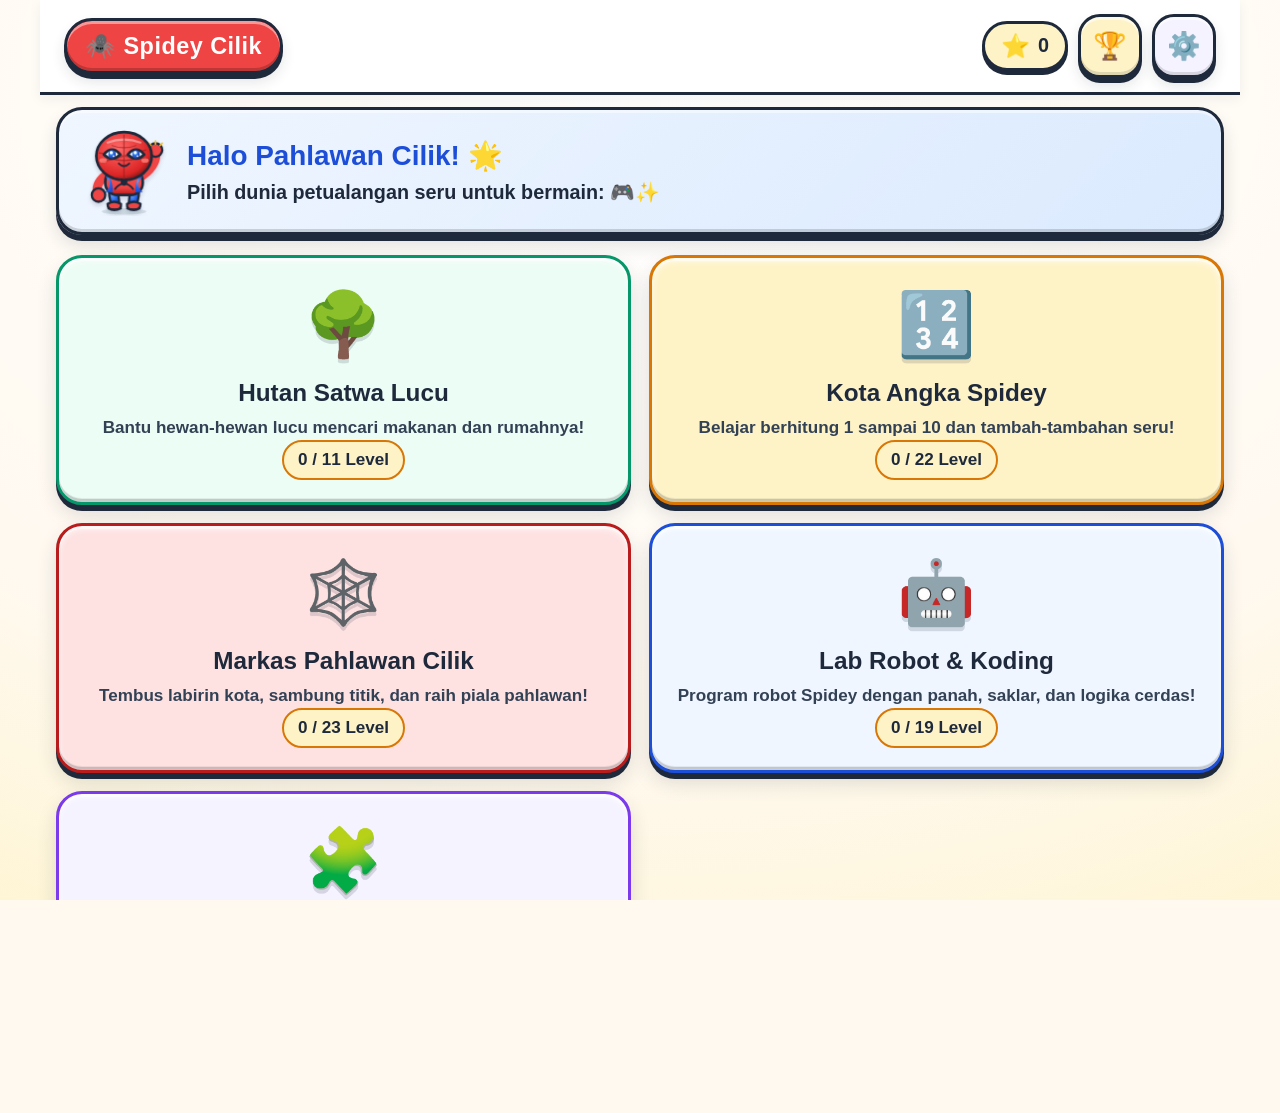
==== commit 9d6e8aa5: "feat: Kiddo Worksheets World 5 (16 new levels), 4 puzzle engines & rich character costume evolution" ====
--- a/portable-windows/PetualanganSpideyCilik-Windows/www/index.html
+++ b/portable-windows/PetualanganSpideyCilik-Windows/www/index.html
@@ -158,7 +158,7 @@
 
             <div class="cert-body-text">
               Telah berhasil menyelesaikan rangkaian latihan pemecahan masalah,
-              berhitung cerdas, labirin logika, dan algoritma koding robot balita!
+              berhitung cerdas, labirin logika, teka-teki detektif cilik, dan algoritma koding robot balita!
             </div>
 
             <div class="cert-stats-row">
@@ -224,7 +224,7 @@
           </div>
 
           <div class="progress-summary-box">
-            <h4>📊 Rekap Kemajuan 4 Dunia</h4>
+            <h4>📊 Rekap Kemajuan 5 Dunia Petualangan</h4>
             <div class="world-recap-list" id="worldRecapList">
               <!-- Baris per dunia: Nama, progres level, bintang -->
             </div>
--- a/portable-windows/PetualanganSpideyCilik-Windows/www/style.css
+++ b/portable-windows/PetualanganSpideyCilik-Windows/www/style.css
@@ -452,6 +452,15 @@
 .world-card-angka { background: #FEF3C7; border-color: #D97706; }
 .world-card-spidey { background: #FEE2E2; border-color: #B91C1C; }
 .world-card-koding { background: #EFF6FF; border-color: #1D4ED8; }
+.world-card-puzzle,
+.world-card-tekateki {
+  background: #F5F3FF;
+  border-color: #7C3AED;
+}
+.world-card-puzzle:hover,
+.world-card-tekateki:hover {
+  box-shadow: inset 0 3px 6px rgba(255, 255, 255, 0.7), var(--jelly-shadow-hover);
+}
 
 /* View 2: Levels Selection */
 .levels-header {
@@ -1917,6 +1926,595 @@
 .memory-card.matched .card-back {
   background: var(--leaf-green-light);
   border-color: var(--leaf-green-dark);
+}
+
+/* ==========================================================================
+   10. Engine Pola (Lengkapi Pola / Pattern Train) - World 5
+   ========================================================================== */
+.engine-pola {
+  width: 100%;
+  max-width: 800px;
+  display: flex;
+  flex-direction: column;
+  align-items: center;
+  gap: 16px;
+}
+
+.pattern-board {
+  width: 100%;
+  background: #FFFFFF;
+  border: var(--border-thick);
+  border-radius: var(--border-radius-card);
+  padding: 18px 20px;
+  box-shadow: var(--jelly-shadow);
+  display: flex;
+  justify-content: center;
+  box-sizing: border-box;
+}
+
+.pattern-train {
+  display: flex;
+  align-items: center;
+  justify-content: center;
+  flex-wrap: wrap;
+  gap: 12px;
+}
+
+.pattern-item {
+  width: 80px;
+  height: 80px;
+  min-width: 64px;
+  min-height: 64px;
+  border-radius: 18px;
+  border: 3px solid var(--slate-dark);
+  background: #FFFFFF;
+  display: flex;
+  align-items: center;
+  justify-content: center;
+  box-shadow: var(--jelly-shadow);
+  box-sizing: border-box;
+}
+
+.pattern-visual-box {
+  display: flex;
+  align-items: center;
+  justify-content: center;
+  width: 100%;
+  height: 100%;
+}
+
+.pattern-item.missing-slot.pulse-slot {
+  border: 3.5px dashed #8B5CF6;
+  background: #F5F3FF;
+  animation: pulsePolaSlot 1.4s ease-in-out infinite alternate;
+}
+
+@keyframes pulsePolaSlot {
+  0% { transform: scale(1); box-shadow: 0 0 0 0 rgba(139, 92, 246, 0.4); }
+  100% { transform: scale(1.06); box-shadow: 0 0 0 10px rgba(139, 92, 246, 0); }
+}
+
+.slot-question {
+  font-size: 2.2rem;
+  font-weight: 900;
+  color: #7C3AED;
+}
+
+.pattern-tray-label {
+  font-weight: 700;
+  font-size: 1rem;
+  color: var(--slate-dark);
+  text-align: center;
+  margin-top: 6px;
+}
+
+.pattern-options-tray {
+  display: flex;
+  justify-content: center;
+  flex-wrap: wrap;
+  gap: 14px;
+  margin-top: 6px;
+}
+
+.choice-btn.pattern-choice-btn {
+  min-width: 76px;
+  min-height: 76px;
+  border-radius: 20px;
+  border: 3.5px solid var(--slate-dark);
+  background: #FFFFFF;
+  box-shadow: var(--jelly-shadow);
+  cursor: pointer;
+  display: flex;
+  align-items: center;
+  justify-content: center;
+  transition: transform 0.12s var(--spring-bounce), box-shadow 0.12s ease;
+  box-sizing: border-box;
+}
+
+.choice-btn.pattern-choice-btn:active {
+  transform: translateY(4px) scale(1.02, 0.95);
+  box-shadow: var(--jelly-shadow-active);
+}
+
+.snap-in {
+  animation: snapInKey 0.35s cubic-bezier(0.34, 1.56, 0.64, 1);
+}
+
+@keyframes snapInKey {
+  0% { transform: scale(0.6) rotate(-8deg); }
+  100% { transform: scale(1) rotate(0deg); }
+}
+
+.dragging-pola-ghost {
+  pointer-events: none;
+  z-index: 1000;
+  width: 80px;
+  height: 80px;
+  filter: drop-shadow(0 10px 18px rgba(0,0,0,0.25));
+}
+
+/* ==========================================================================
+   11. Engine Kode (Pecahkan Kode Rahasia / Secret Cipher) - World 5
+   ========================================================================== */
+.engine-kode {
+  width: 100%;
+  max-width: 780px;
+  display: flex;
+  flex-direction: column;
+  align-items: center;
+  gap: 16px;
+}
+
+.cipher-legend-bar {
+  background: #F5F3FF;
+  border: 3px solid #7C3AED;
+  border-radius: var(--border-radius-card);
+  padding: 12px 18px;
+  display: flex;
+  flex-direction: column;
+  align-items: center;
+  gap: 8px;
+  box-shadow: var(--jelly-shadow);
+  width: 100%;
+  box-sizing: border-box;
+}
+
+.legend-title {
+  font-weight: 800;
+  font-size: 1rem;
+  color: #6D28D9;
+}
+
+.legend-cards {
+  display: flex;
+  flex-wrap: wrap;
+  gap: 12px;
+  justify-content: center;
+}
+
+.cipher-key-badge {
+  background: #FFFFFF;
+  border: 2.5px solid #7C3AED;
+  border-radius: var(--border-radius-pill);
+  padding: 6px 14px;
+  display: flex;
+  align-items: center;
+  gap: 8px;
+  box-shadow: 0 4px 0 #6D28D9;
+  font-weight: 800;
+  font-size: 1.1rem;
+}
+
+.key-eq {
+  color: #8B5CF6;
+  font-weight: 900;
+}
+
+.key-val {
+  font-size: 1.3rem;
+  font-weight: 900;
+  color: #7C3AED;
+}
+
+.code-challenge-row {
+  display: flex;
+  justify-content: center;
+  gap: 16px;
+  margin: 8px 0;
+  flex-wrap: wrap;
+}
+
+.code-col {
+  display: flex;
+  flex-direction: column;
+  align-items: center;
+  gap: 8px;
+  cursor: pointer;
+}
+
+.code-col.active .code-slot {
+  border-color: #8B5CF6;
+  box-shadow: 0 0 0 4px rgba(139, 92, 246, 0.35), var(--jelly-shadow);
+}
+
+.code-symbol-box {
+  width: 76px;
+  height: 76px;
+  min-width: 64px;
+  min-height: 64px;
+  border: 3px solid var(--slate-dark);
+  border-radius: 20px;
+  background: #FFFFFF;
+  display: flex;
+  align-items: center;
+  justify-content: center;
+  box-shadow: var(--jelly-shadow);
+  box-sizing: border-box;
+}
+
+.code-slot {
+  width: 68px;
+  height: 56px;
+  min-width: 64px;
+  min-height: 52px;
+  border: 3px dashed #94A3B8;
+  border-radius: 16px;
+  background: #F8FAFC;
+  display: flex;
+  align-items: center;
+  justify-content: center;
+  font-size: 1.8rem;
+  font-weight: 900;
+  color: #1E293B;
+  box-shadow: var(--jelly-shadow);
+  transition: all 0.2s ease;
+  box-sizing: border-box;
+}
+
+.code-slot.filled.decoded {
+  border-style: solid;
+  border-color: #10B981;
+  background: #ECFDF5;
+  color: #047857;
+}
+
+.kode-keypad {
+  display: flex;
+  flex-wrap: wrap;
+  justify-content: center;
+  gap: 14px;
+  margin-top: 8px;
+}
+
+.choice-btn.keypad-btn {
+  min-width: 72px;
+  min-height: 72px;
+  border-radius: 22px;
+  border: 3.5px solid var(--slate-dark);
+  background: #FFFFFF;
+  box-shadow: var(--jelly-shadow);
+  cursor: pointer;
+  display: flex;
+  align-items: center;
+  justify-content: center;
+  font-size: 1.7rem;
+  font-weight: 900;
+  color: var(--slate-dark);
+  transition: transform 0.12s var(--spring-bounce), box-shadow 0.12s ease;
+  box-sizing: border-box;
+}
+
+.choice-btn.keypad-btn:active {
+  transform: translateY(4px) scale(1.02, 0.95);
+  box-shadow: var(--jelly-shadow-active);
+}
+
+.keypad-backspace {
+  background: #FEE2E2 !important;
+  border-color: #DC2626 !important;
+  color: #DC2626 !important;
+}
+
+.secret-reward-overlay {
+  position: fixed;
+  inset: 0;
+  background: rgba(30, 41, 59, 0.85);
+  backdrop-filter: blur(8px);
+  display: flex;
+  flex-direction: column;
+  align-items: center;
+  justify-content: center;
+  gap: 16px;
+  z-index: 1001;
+  animation: fadeIn 0.25s ease;
+}
+
+.reward-pop {
+  animation: rewardBounce 0.6s cubic-bezier(0.34, 1.56, 0.64, 1);
+}
+
+@keyframes rewardBounce {
+  0% { transform: scale(0.4); opacity: 0; }
+  100% { transform: scale(1); opacity: 1; }
+}
+
+.reward-title {
+  font-size: 1.8rem;
+  font-weight: 900;
+  color: #FEF08A;
+  text-shadow: 0 4px 10px rgba(0,0,0,0.5);
+}
+
+/* ==========================================================================
+   12. Engine Beda (Cari yang Berbeda / Visual Discrimination) - World 5
+   ========================================================================== */
+.engine-beda {
+  width: 100%;
+  max-width: 780px;
+  display: flex;
+  flex-direction: column;
+  align-items: center;
+  gap: 16px;
+}
+
+.beda-question-title {
+  font-weight: 800;
+  font-size: 1.15rem;
+  color: var(--slate-dark);
+  text-align: center;
+  margin-bottom: 4px;
+}
+
+.beda-grid {
+  display: grid;
+  grid-template-columns: repeat(2, 1fr);
+  gap: 16px;
+  width: 100%;
+  max-width: 480px;
+  margin: 0 auto;
+}
+
+.choice-btn.beda-card.beda-btn {
+  min-width: 96px;
+  min-height: 96px;
+  padding: 12px;
+  border-radius: 24px;
+  border: 3.5px solid var(--slate-dark);
+  background: #FFFFFF;
+  box-shadow: var(--jelly-shadow);
+  cursor: pointer;
+  display: flex;
+  align-items: center;
+  justify-content: center;
+  transition: transform 0.12s var(--spring-bounce), box-shadow 0.12s ease, border-color 0.2s ease;
+  box-sizing: border-box;
+}
+
+.choice-btn.beda-card.beda-btn:active {
+  transform: translateY(4px) scale(1.02, 0.95);
+  box-shadow: var(--jelly-shadow-active);
+}
+
+.choice-card-content {
+  display: flex;
+  align-items: center;
+  justify-content: center;
+  width: 100%;
+  height: 100%;
+}
+
+.glow-spot {
+  border-color: #10B981 !important;
+  box-shadow: 0 0 0 8px rgba(16, 185, 129, 0.35), var(--jelly-shadow) !important;
+  background: #ECFDF5 !important;
+}
+
+/* ==========================================================================
+   13. Engine Jumlah (Visual Math & Dynamic Balance Scale) - World 5
+   ========================================================================== */
+.engine-jumlah {
+  width: 100%;
+  max-width: 820px;
+  display: flex;
+  flex-direction: column;
+  align-items: center;
+  gap: 18px;
+}
+
+.balance-stage {
+  width: 100%;
+  max-width: 520px;
+  position: relative;
+  margin: 0 auto;
+  display: flex;
+  justify-content: center;
+}
+
+.balance-svg {
+  width: 100%;
+  height: auto;
+  display: block;
+  overflow: visible;
+}
+
+.pan-touch-zone {
+  position: absolute;
+  width: 130px;
+  top: 110px;
+  display: flex;
+  flex-direction: column;
+  align-items: center;
+  gap: 4px;
+  cursor: pointer;
+  transition: transform 0.4s cubic-bezier(0.34, 1.56, 0.64, 1);
+  box-sizing: border-box;
+}
+
+.pan-touch-zone.left-pan {
+  left: 6%;
+}
+
+.pan-touch-zone.right-pan {
+  right: 6%;
+}
+
+.pan-badge {
+  background: #1E293B;
+  color: #FFFFFF;
+  font-weight: 800;
+  font-size: 0.85rem;
+  padding: 3px 10px;
+  border-radius: 12px;
+  box-shadow: 0 2px 4px rgba(0,0,0,0.2);
+}
+
+.pan-items-cluster {
+  display: flex;
+  flex-wrap: wrap;
+  justify-content: center;
+  gap: 4px;
+  padding: 4px;
+}
+
+.pan-fruit-item {
+  min-width: 44px;
+  min-height: 44px;
+  cursor: pointer;
+  display: inline-flex;
+  align-items: center;
+  justify-content: center;
+  transition: transform 0.2s ease;
+}
+
+.item-bounce {
+  animation: itemHop 0.35s ease;
+}
+
+@keyframes itemHop {
+  0% { transform: translateY(0); }
+  50% { transform: translateY(-10px) scale(1.15); }
+  100% { transform: translateY(0); }
+}
+
+.balance-prompt-text,
+.math-prompt-text {
+  font-weight: 700;
+  font-size: 1rem;
+  color: var(--slate-dark);
+  text-align: center;
+}
+
+.balance-options-row {
+  display: flex;
+  gap: 14px;
+  justify-content: center;
+  flex-wrap: wrap;
+  margin-top: 8px;
+}
+
+.choice-btn.pan-choice-btn {
+  min-width: 140px;
+  min-height: 64px;
+  padding: 10px 18px;
+  border-radius: 20px;
+  border: 3.5px solid var(--slate-dark);
+  background: #FFFFFF;
+  box-shadow: var(--jelly-shadow);
+  font-weight: 800;
+  font-size: 1.05rem;
+  cursor: pointer;
+  transition: transform 0.12s var(--spring-bounce), box-shadow 0.12s ease;
+  box-sizing: border-box;
+}
+
+.choice-btn.pan-choice-btn:active {
+  transform: translateY(4px) scale(1.02, 0.95);
+  box-shadow: var(--jelly-shadow-active);
+}
+
+.math-groups-row {
+  display: flex;
+  align-items: center;
+  justify-content: center;
+  gap: 12px;
+  flex-wrap: wrap;
+  margin: 8px 0;
+}
+
+.count-box {
+  min-width: 90px;
+  min-height: 90px;
+  padding: 10px 14px;
+  border: 3.5px solid var(--slate-dark);
+  border-radius: 22px;
+  background: #FFFFFF;
+  box-shadow: var(--jelly-shadow);
+  display: flex;
+  flex-direction: column;
+  align-items: center;
+  justify-content: center;
+  gap: 6px;
+  box-sizing: border-box;
+}
+
+.count-fruit-item {
+  min-width: 44px;
+  min-height: 44px;
+  display: inline-flex;
+  align-items: center;
+  justify-content: center;
+}
+
+.box-count-label {
+  font-weight: 900;
+  font-size: 1.3rem;
+  color: var(--slate-dark);
+}
+
+.math-op-bubble {
+  font-size: 1.8rem;
+  font-weight: 900;
+  color: #7C3AED;
+  display: flex;
+  align-items: center;
+  justify-content: center;
+}
+
+.mystery-q {
+  font-size: 2.2rem;
+  font-weight: 900;
+  color: #8B5CF6;
+}
+
+.math-options-row {
+  display: flex;
+  gap: 14px;
+  justify-content: center;
+  flex-wrap: wrap;
+  margin-top: 8px;
+}
+
+.choice-btn.math-choice-btn {
+  min-width: 76px;
+  min-height: 76px;
+  border-radius: 22px;
+  border: 3.5px solid var(--slate-dark);
+  background: #FFFFFF;
+  box-shadow: var(--jelly-shadow);
+  font-weight: 900;
+  font-size: 1.8rem;
+  color: var(--slate-dark);
+  cursor: pointer;
+  display: flex;
+  align-items: center;
+  justify-content: center;
+  transition: transform 0.12s var(--spring-bounce), box-shadow 0.12s ease;
+  box-sizing: border-box;
+}
+
+.choice-btn.math-choice-btn:active {
+  transform: translateY(4px) scale(1.02, 0.95);
+  box-shadow: var(--jelly-shadow-active);
 }
 
 /* ==========================================================================
@@ -2612,6 +3210,63 @@
   75% { transform: rotate(2.5deg) scale(0.99); }
 }
 
+/* 5. Triumphant Celebrate Jump */
+.spidey-mascot.celebrate_jump,
+.spideybot.celebrate_jump,
+.mascot-companion.celebrate_jump {
+  animation: mascotCelebrateJump 1.2s cubic-bezier(0.34, 1.56, 0.64, 1) infinite;
+  transform-origin: center bottom;
+  will-change: transform;
+}
+
+@keyframes mascotCelebrateJump {
+  0%, 100% { transform: translateY(0) scale(1, 1); }
+  35% { transform: translateY(-16px) scale(0.92, 1.08); }
+  65% { transform: translateY(-4px) scale(1.05, 0.95); }
+}
+
+/* 6. Lightbulb Epiphany Eureka */
+.spidey-mascot.eureka,
+.spideybot.eureka,
+.mascot-companion.eureka {
+  animation: mascotEureka 1.8s ease-in-out infinite;
+  transform-origin: center bottom;
+  will-change: transform;
+}
+
+@keyframes mascotEureka {
+  0%, 100% { transform: translateY(0) scale(1); }
+  50% { transform: translateY(-5px) scale(1.05); }
+}
+
+/* 7. Curious Inquisitive Head Tilt */
+.spidey-mascot.curious,
+.spideybot.curious,
+.mascot-companion.curious {
+  animation: mascotCurious 2.4s ease-in-out infinite;
+  transform-origin: 50% 75%;
+  will-change: transform;
+}
+
+@keyframes mascotCurious {
+  0%, 100% { transform: rotate(0deg) translateY(0); }
+  50% { transform: rotate(-5deg) translateY(-3px); }
+}
+
+/* 8. Proud Cheerful Puff */
+.spidey-mascot.proud,
+.spideybot.proud,
+.mascot-companion.proud {
+  animation: mascotProud 2.6s ease-in-out infinite;
+  transform-origin: center bottom;
+  will-change: transform;
+}
+
+@keyframes mascotProud {
+  0%, 100% { transform: scale(1); }
+  50% { transform: scale(1.04, 1.02); }
+}
+
 /* 5. Robot Antenna Beacon Glow */
 .antenna-bulb,
 .spideybot .antenna-bulb {
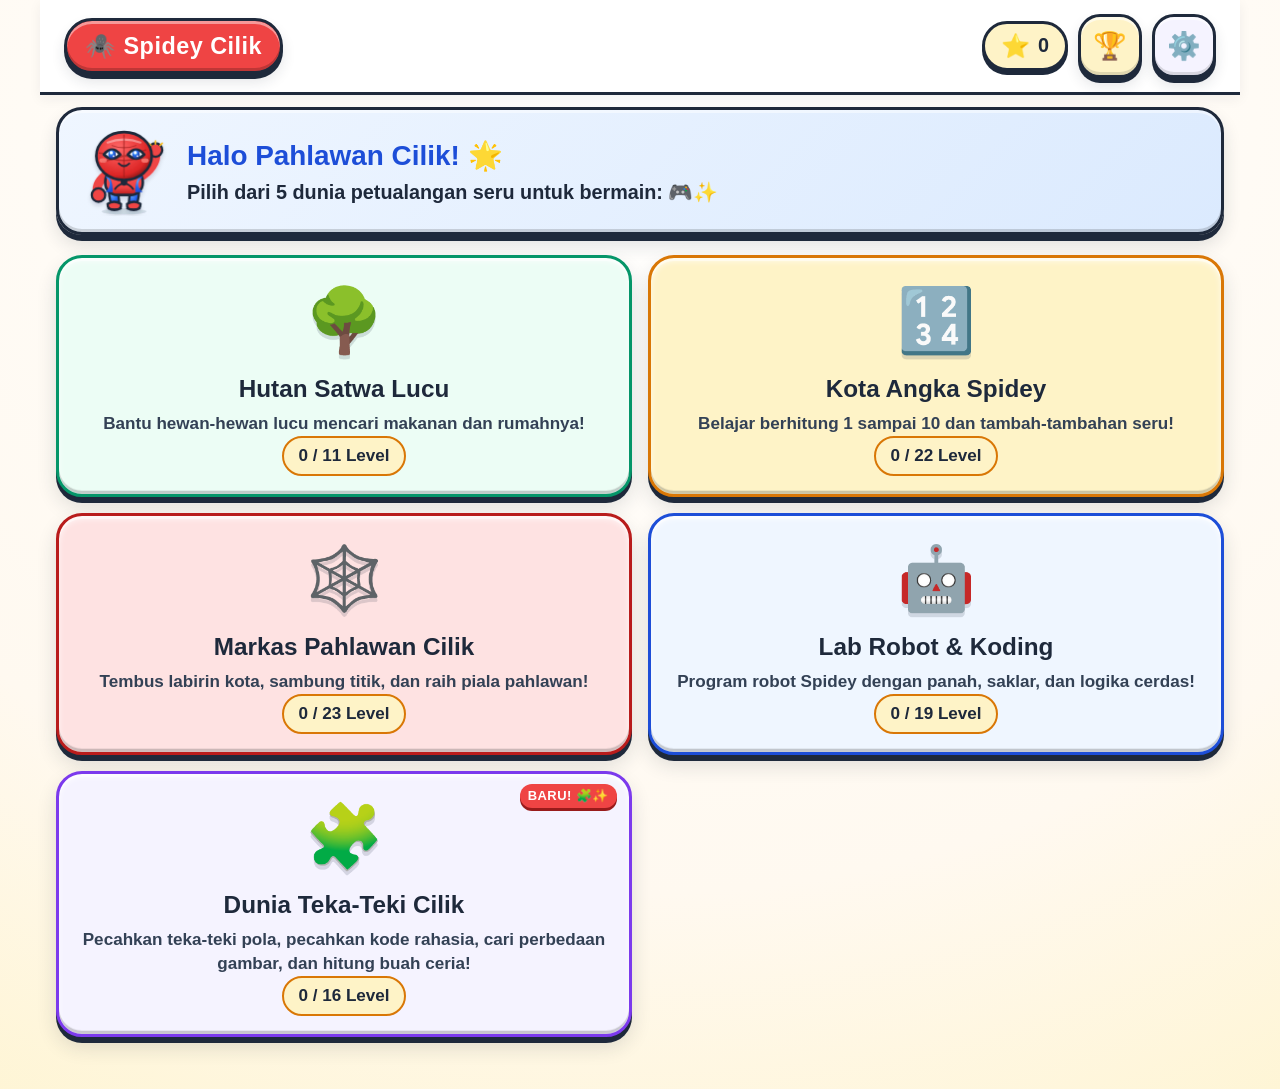
==== commit f60accd5: "fix(pwa): force service worker cache invalidation, add new-badge, enable natural scroll and auto-upd" ====
--- a/portable-windows/PetualanganSpideyCilik-Windows/www/index.html
+++ b/portable-windows/PetualanganSpideyCilik-Windows/www/index.html
@@ -73,11 +73,11 @@
           <div class="banner-mascot" id="welcomeMascot"></div>
           <div class="banner-text">
             <h2>Halo Pahlawan Cilik! 🌟</h2>
-            <p>Pilih dunia petualangan seru untuk bermain: 🎮✨</p>
+            <p>Pilih dari 5 dunia petualangan seru untuk bermain: 🎮✨</p>
           </div>
         </div>
         <div class="worlds-grid" id="worldsGrid">
-          <!-- 4 Kartu Dunia Sticker: Hutan Satwa, Kota Angka, Markas Pahlawan, Lab Robot -->
+          <!-- 5 Kartu Dunia Sticker: Hutan Satwa, Kota Angka, Markas Pahlawan, Lab Robot, Dunia Teka-Teki -->
         </div>
       </section>
 
@@ -257,7 +257,20 @@
   <script>
     if ('serviceWorker' in navigator) {
       window.addEventListener('load', () => {
-        navigator.serviceWorker.register('./sw.js').catch((err) => {
+        navigator.serviceWorker.register('./sw.js').then((reg) => {
+          reg.update();
+          reg.addEventListener('updatefound', () => {
+            const newWorker = reg.installing;
+            if (newWorker) {
+              newWorker.addEventListener('statechange', () => {
+                if (newWorker.state === 'activated' && navigator.serviceWorker.controller) {
+                  // Reload smoothly to mount updated 5 worlds
+                  window.location.reload();
+                }
+              });
+            }
+          });
+        }).catch((err) => {
           console.warn('SW registration failed:', err);
         });
       });
--- a/portable-windows/PetualanganSpideyCilik-Windows/www/style.css
+++ b/portable-windows/PetualanganSpideyCilik-Windows/www/style.css
@@ -79,8 +79,11 @@
 
 html, body {
   width: 100%;
-  height: 100%;
+  min-height: 100%;
+  min-height: 100dvh;
   overflow-x: hidden;
+  overflow-y: auto;
+  -webkit-overflow-scrolling: touch;
   background: var(--bg-warm);
   background-image: var(--bg-gradient);
   font-family: var(--font-family-kids);
@@ -90,7 +93,6 @@
   user-select: none;
   -webkit-user-select: none;
   touch-action: manipulation;
-  overscroll-behavior: none;
 }
 
 /* Ponytail toddler layout anchor */
@@ -392,17 +394,17 @@
 
 .worlds-grid {
   display: grid;
-  grid-template-columns: repeat(auto-fit, minmax(240px, 1fr));
-  gap: 18px;
-  margin-bottom: 20px;
+  grid-template-columns: repeat(auto-fit, minmax(210px, 1fr));
+  gap: 16px;
+  margin-bottom: 24px;
 }
 
 .world-card {
-  min-height: 180px;
+  min-height: 155px;
   background: #FFFFFF;
   border: var(--border-thick);
   border-radius: var(--border-radius-card);
-  padding: 22px;
+  padding: 18px 16px;
   display: flex;
   flex-direction: column;
   align-items: center;
@@ -460,6 +462,33 @@
 .world-card-puzzle:hover,
 .world-card-tekateki:hover {
   box-shadow: inset 0 3px 6px rgba(255, 255, 255, 0.7), var(--jelly-shadow-hover);
+}
+
+.world-new-badge {
+  position: absolute;
+  top: 10px;
+  right: 12px;
+  background: #EF4444;
+  color: #FFFFFF;
+  font-size: 0.72rem;
+  font-weight: 800;
+  padding: 3px 8px;
+  border-radius: 12px;
+  box-shadow: 0 3px 0 #991B1B;
+  letter-spacing: 0.5px;
+  animation: badgePulse 1.8s infinite ease-in-out;
+  z-index: 2;
+}
+
+@keyframes badgePulse {
+  0%, 100% { transform: scale(1); }
+  50% { transform: scale(1.08); }
+}
+
+@media (min-width: 600px) and (max-width: 960px) {
+  .world-card-puzzle {
+    grid-column: 1 / -1;
+  }
 }
 
 /* View 2: Levels Selection */
